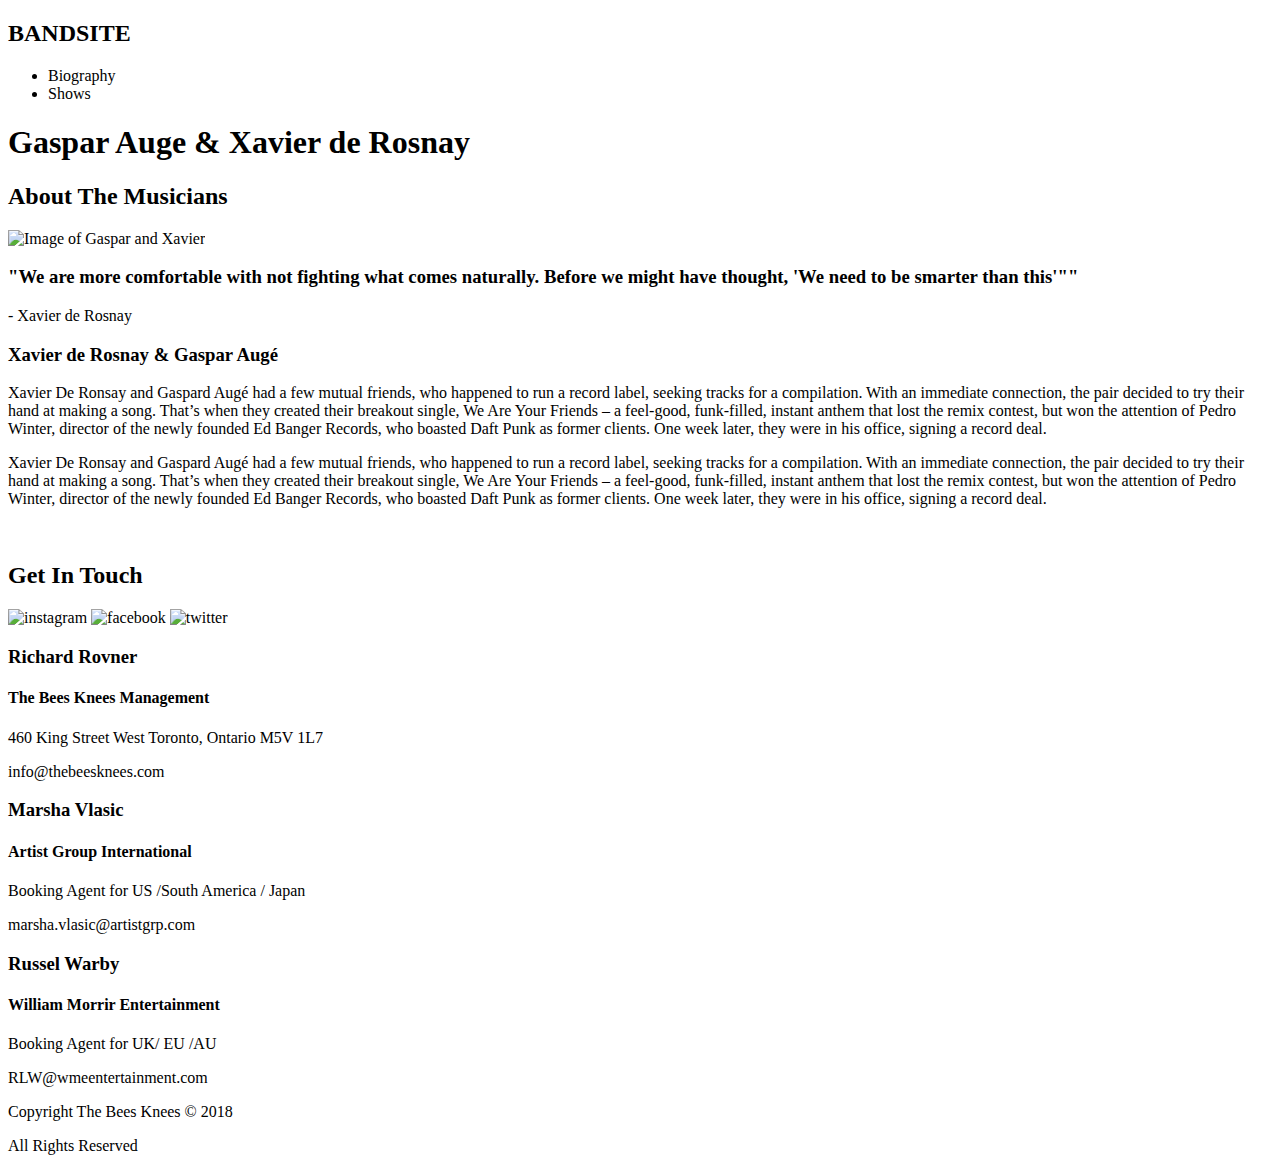
==== sprint-one/index.html @ fad9f48c "Updated HTML for the page, started on SCSS" ====
<!DOCTYPE html>
<html lang="en">

<head>
    <meta charset="UTF-8">
    <meta http-equiv="X-UA-Compatible" content="IE=edge">
    <meta name="viewport" content="width=device-width, initial-scale=1.0">
    <title>Document</title>
    <link rel="stylesheet" href="/styles/main.css">

</head>

<body>
    <header class="header">
        <nav class="navBar">
            <h2 class="navBar__title">BANDSITE</h2>
            <ul class="navBar__links">
                <li class="navBar__link">Biography</li>
                <li class="navBar__link">Shows</li>
            </ul>
        </nav>
        <section class="heroSection">
            <div class="heroSection__image">
                <h1 class="heroSection__title">Gaspar Auge & Xavier de Rosnay</h1>
            </div>
        </section>
    </header>
    <section class="aboutSection">
        <h2 class="aboutSection__title">About The Musicians</h2>
        <img src='#' alt="Image of Gaspar and Xavier">
        <h3 class="aboutSection__quote">"We are more comfortable with not fighting what comes naturally. Before we might
            have
            thought, 'We need to be smarter than this'""
        </h3>
        <p class="aboutSection__quote--source">- Xavier de Rosnay</p>
        <h3 class="aboutSection__artistNames">Xavier de Rosnay & Gaspar Augé</h3>
        <p class="aboutSection__bio">Xavier De Ronsay and Gaspard Augé had a few
            mutual friends, who happened to run a record label,
            seeking tracks for a compilation. With an immediate
            connection, the pair decided to try their hand at
            making a song. That’s when they created their
            breakout single, We Are Your Friends – a feel-good,
            funk-filled, instant anthem that lost the remix
            contest, but won the attention of Pedro Winter,
            director of the newly founded Ed Banger Records,
            who boasted Daft Punk as former clients. One week
            later, they were in his office, signing a record deal.</p>

        <p class="aboutSection__bio">
            Xavier De Ronsay and Gaspard Augé had a few
            mutual friends, who happened to run a record label,
            seeking tracks for a compilation. With an immediate
            connection, the pair decided to try their hand at
            making a song. That’s when they created their
            breakout single, We Are Your Friends – a feel-good,
            funk-filled, instant anthem that lost the remix
            contest, but won the attention of Pedro Winter,
            director of the newly founded Ed Banger Records,
            who boasted Daft Punk as former clients. One week
            later, they were in his office, signing a record deal.
        </p>
    </section>

    <section class="photoGallery">
        <div clas="photoGallery__grid">
            <img class="photoGallery__image" src="#" alt="">
            <img class="photoGallery__image" src="#" alt="">
            <img class="photoGallery__image" src="#" alt="">
            <img class="photoGallery__image" src="#" alt="">
            <img class="photoGallery__image" src="#" alt="">
            <img class="photoGallery__image" src="#" alt="">
            <img class="photoGallery__image" src="#" alt="">
            <img class="photoGallery__image" src="#" alt="">
            <img class="photoGallery__image" src="#" alt="">
        </div>
    </section>

    <footer class="footer">
        <h2 class="footer__title">Get In Touch</h2>
        <div class="footer__icons">
            <img class="footer__icon" src="#" alt="instagram">
            <img class="footer__icon" src="#" alt="facebook">
            <img class="footer__icon" src="#" alt="twitter">
        </div>

        <div class="contactInformation">
            <h3 class="contactInformation__name">Richard Rovner</h3>
            <h4 class="conactionInformation__agency">The Bees Knees Management</h4>
            <p class="contactInformation__address">460 King Street West 
                Toronto, Ontario M5V 1L7</p>
            <p class="conactInformation__email">info@thebeesknees.com </p>
        </div>

        <div class="contactInformation">
            <h3 class="contactInformation__name">Marsha Vlasic</h3>
            <h4 class="conactionInformation__agency">Artist Group International</h4>
            <p class="contactInformation__area">Booking Agent for US /South America / Japan</p>
            <p class="conactInformation__email">marsha.vlasic@artistgrp.com</p>
        </div>

        <div class="contactInformation">
            <h3 class="contactInformation__name">Russel Warby</h3>
            <h4 class="conactionInformation__agency">William Morrir Entertainment</h4>
            <p class="contactInformation__area">Booking Agent for UK/ EU /AU</p>
            <p class="conactInformation__email">RLW@wmeentertainment.com</p>
        </div>

        <div class="copyright">
            <p class="copyright__text">Copyright The Bees Knees © 2018 </p>
            <p class="copyright__text">All Rights Reserved</p>
        </div>

    </footer>

</body>

</html>
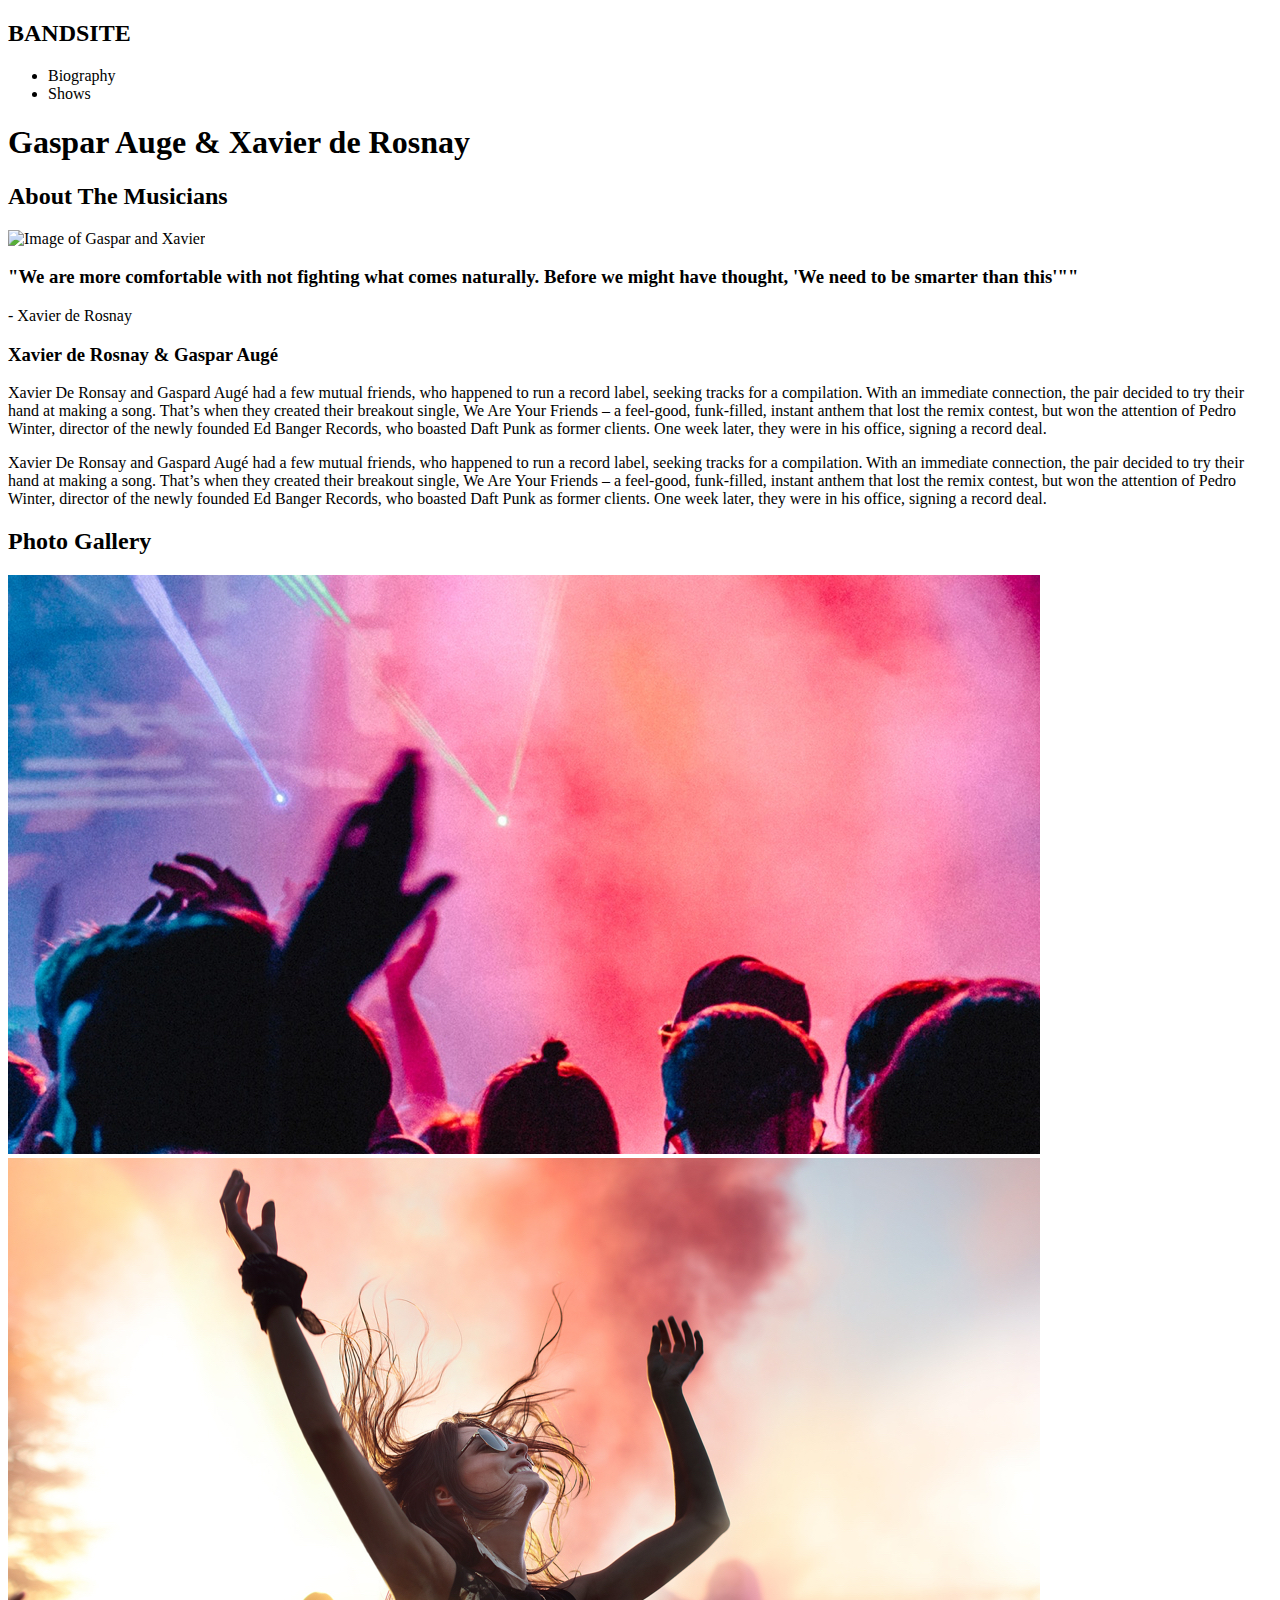
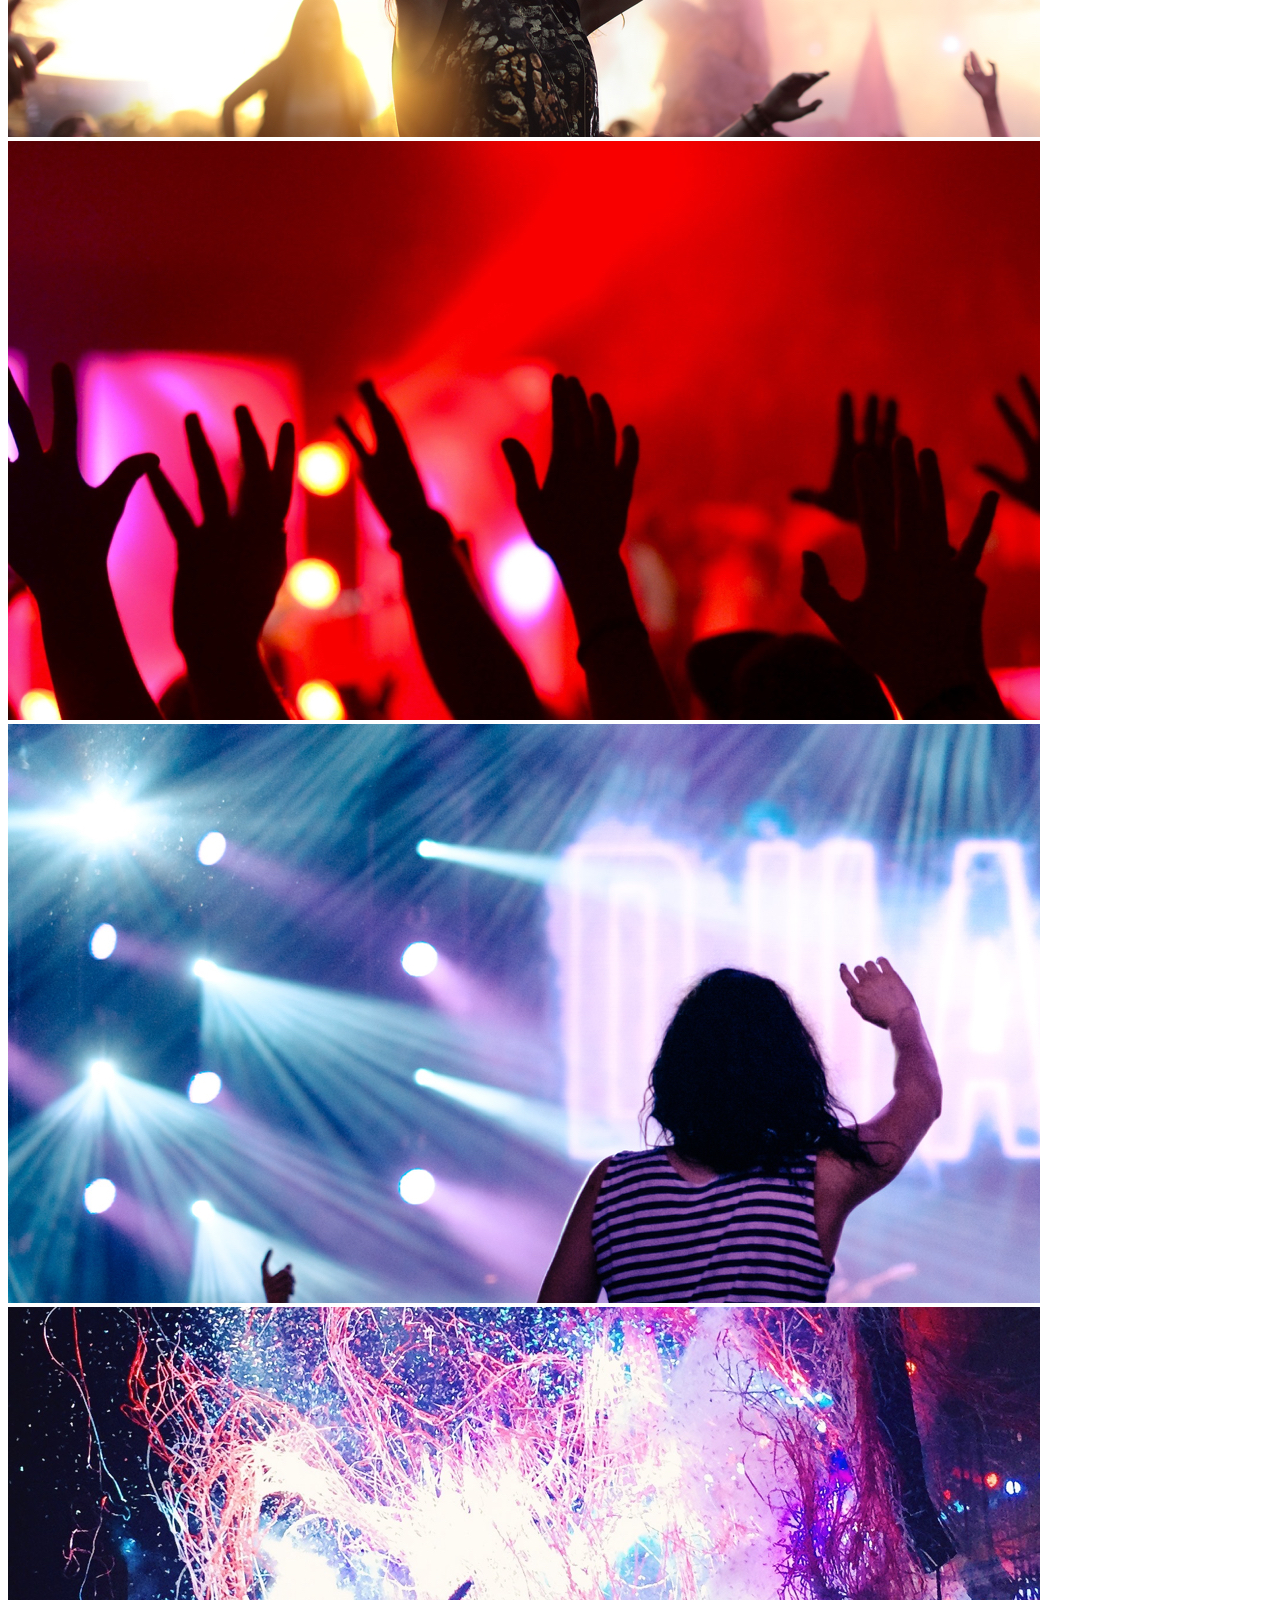
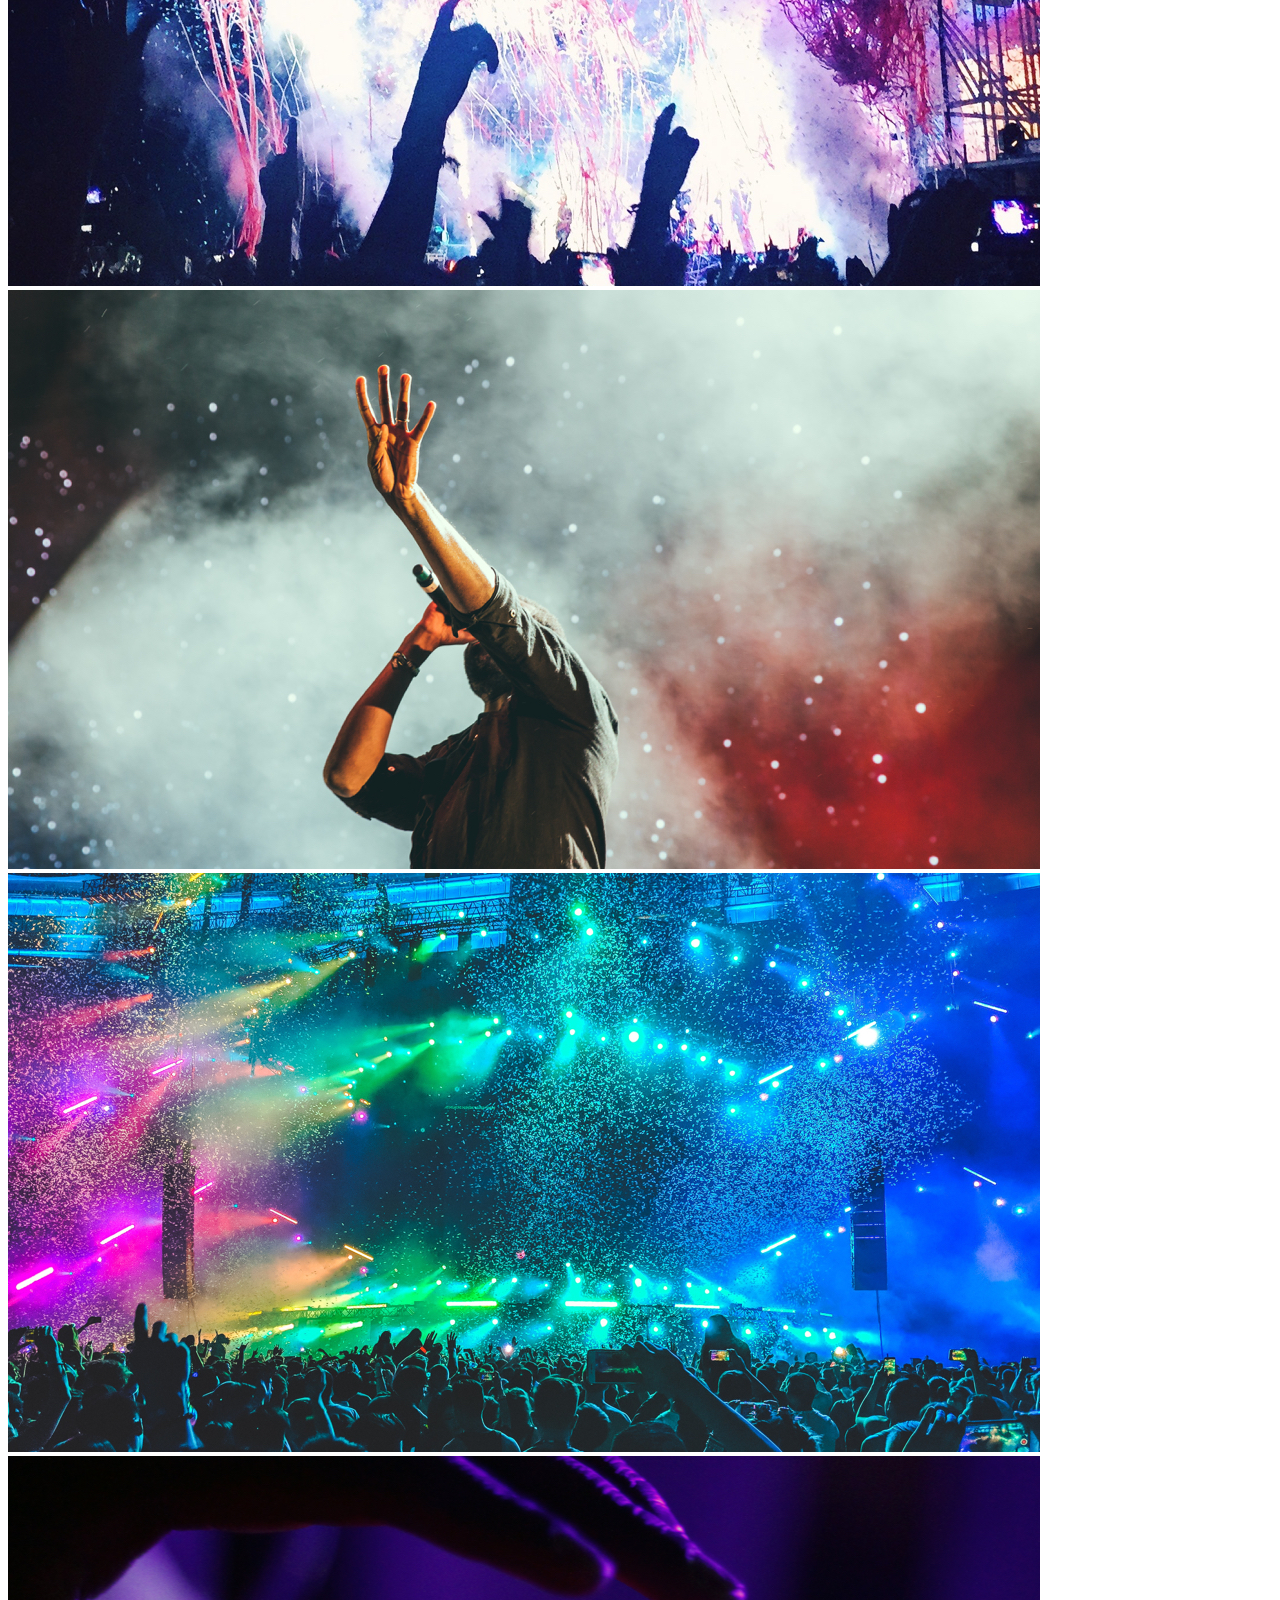
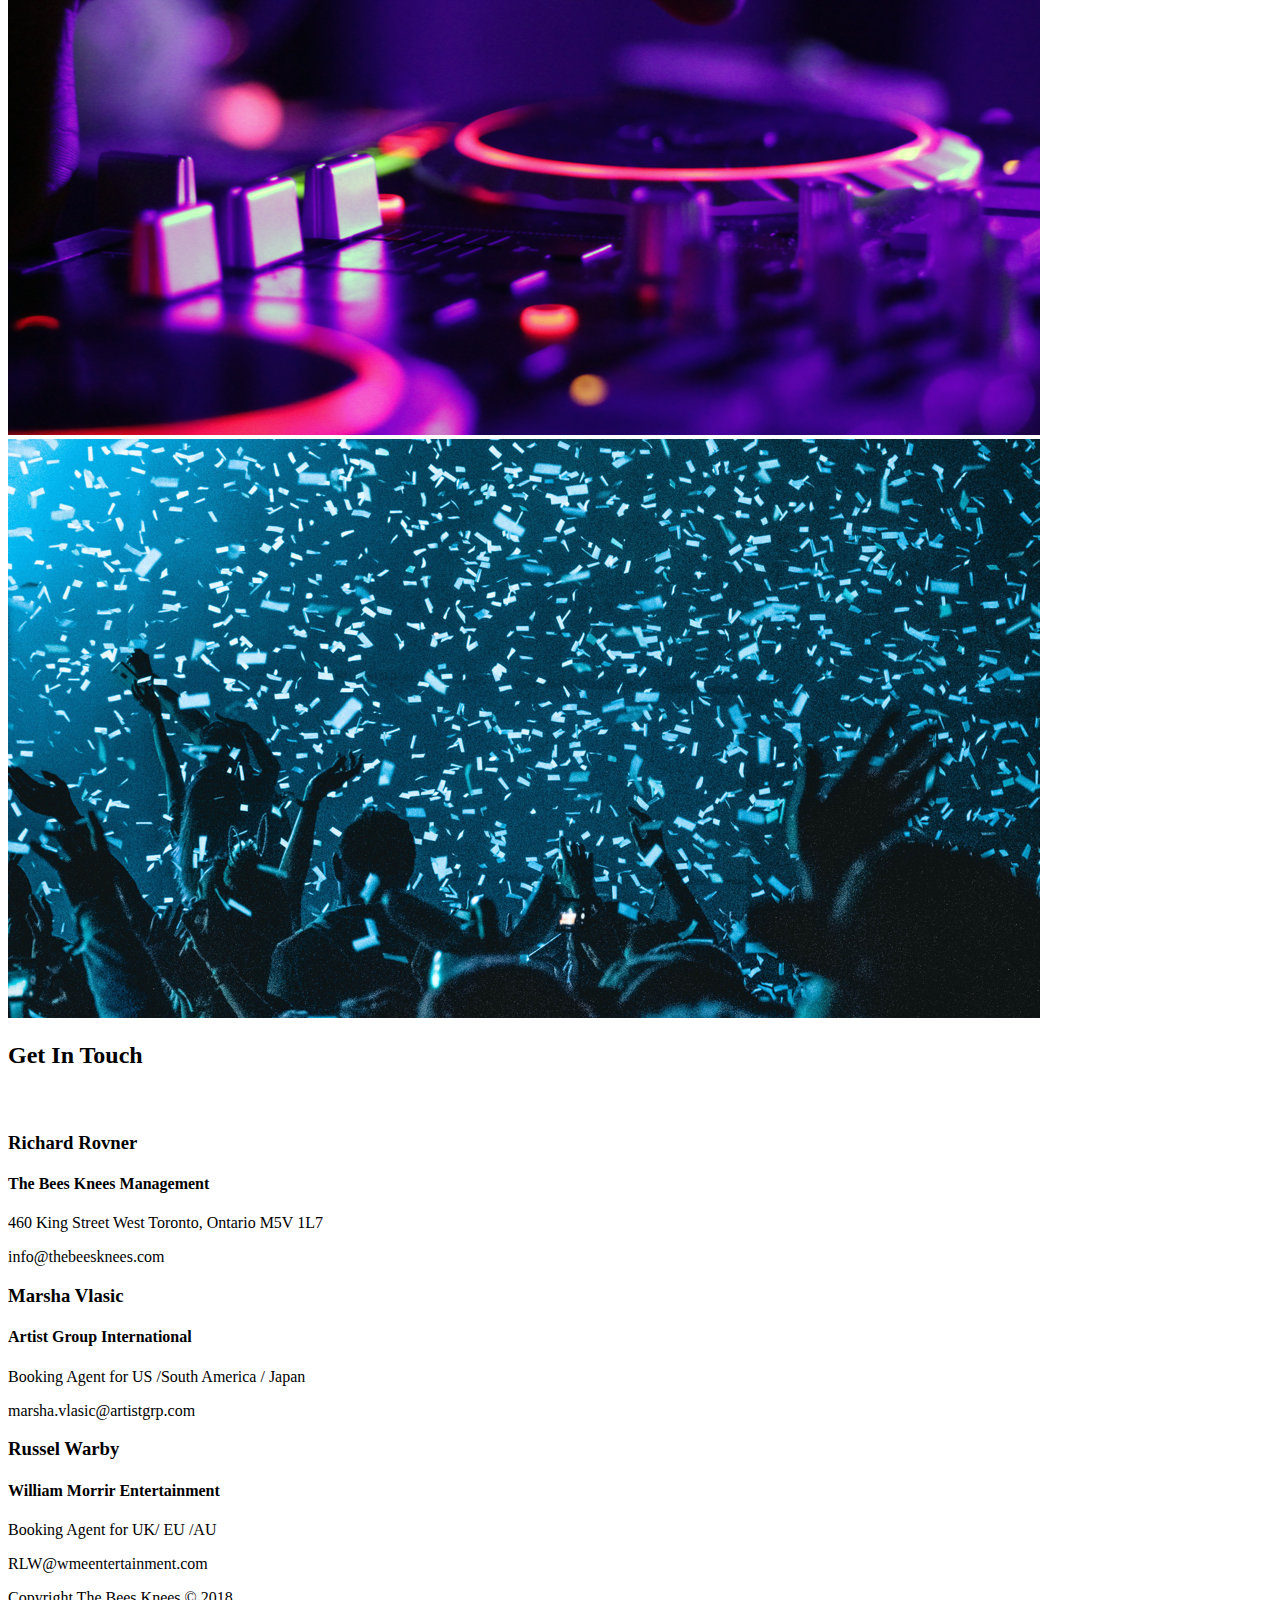
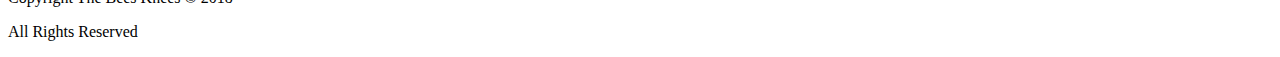
==== commit 1838417e: "Updated SCSS and HTML for the bandsite bio page" ====
--- a/sprint-one/index.html
+++ b/sprint-one/index.html
@@ -15,7 +15,7 @@
         <nav class="navBar">
             <h2 class="navBar__title">BANDSITE</h2>
             <ul class="navBar__links">
-                <li class="navBar__link">Biography</li>
+                <li class="navBar__link navBar__link--active">Biography</li>
                 <li class="navBar__link">Shows</li>
             </ul>
         </nav>
@@ -27,7 +27,7 @@
     </header>
     <section class="aboutSection">
         <h2 class="aboutSection__title">About The Musicians</h2>
-        <img src='#' alt="Image of Gaspar and Xavier">
+        <img class="aboutSection__image" src='/assets/images/bandMembers.jpg' alt="Image of Gaspar and Xavier">
         <h3 class="aboutSection__quote">"We are more comfortable with not fighting what comes naturally. Before we might
             have
             thought, 'We need to be smarter than this'""
@@ -62,25 +62,26 @@
     </section>
 
     <section class="photoGallery">
+        <h2 class="photoGallery__title">Photo Gallery</h2>
         <div clas="photoGallery__grid">
-            <img class="photoGallery__image" src="#" alt="">
-            <img class="photoGallery__image" src="#" alt="">
-            <img class="photoGallery__image" src="#" alt="">
-            <img class="photoGallery__image" src="#" alt="">
-            <img class="photoGallery__image" src="#" alt="">
-            <img class="photoGallery__image" src="#" alt="">
-            <img class="photoGallery__image" src="#" alt="">
-            <img class="photoGallery__image" src="#" alt="">
-            <img class="photoGallery__image" src="#" alt="">
+            <img class="photoGallery__image" src="./assets/images/Photo-gallery-1.jpg" alt="smoke and light show">
+            <img class="photoGallery__image" src="./assets/images/Photo-gallery-2.jpg" alt="girl dancing at a concert">
+            <img class="photoGallery__image" src="./assets/images/Photo-gallery-3.jpg" alt="raised hands">
+            <img class="photoGallery__image" src="./assets/images/Photo-gallery-4.jpg" alt="girl enjoying the concert">
+            <img class="photoGallery__image" src="./assets/images/Photo-gallery-5.jpg" alt="streamers and light show">
+            <img class="photoGallery__image" src="./assets/images/Photo-gallery-6.jpg" alt="Gaspard Performing">
+            <img class="photoGallery__image" src="./assets/images/Photo-gallery-7.jpg" alt="light show">
+            <img class="photoGallery__image" src="./assets/images/Photo-gallery-8.jpg" alt="DJ Controller">
+            <img class="photoGallery__image" src="./assets/images/Photo-gallery-9.jpg" alt="streamers and light show">
         </div>
     </section>
 
     <footer class="footer">
         <h2 class="footer__title">Get In Touch</h2>
         <div class="footer__icons">
-            <img class="footer__icon" src="#" alt="instagram">
-            <img class="footer__icon" src="#" alt="facebook">
-            <img class="footer__icon" src="#" alt="twitter">
+            <img class="footer__icon" src="./assets/icons/Icon-instagram.svg" alt="instagram">
+            <img class="footer__icon" src="./assets/icons/Icon-facebook.svg" alt="facebook">
+            <img class="footer__icon" src="./assets/icons/Icon-twitter.svg" alt="twitter">
         </div>
 
         <div class="contactInformation">
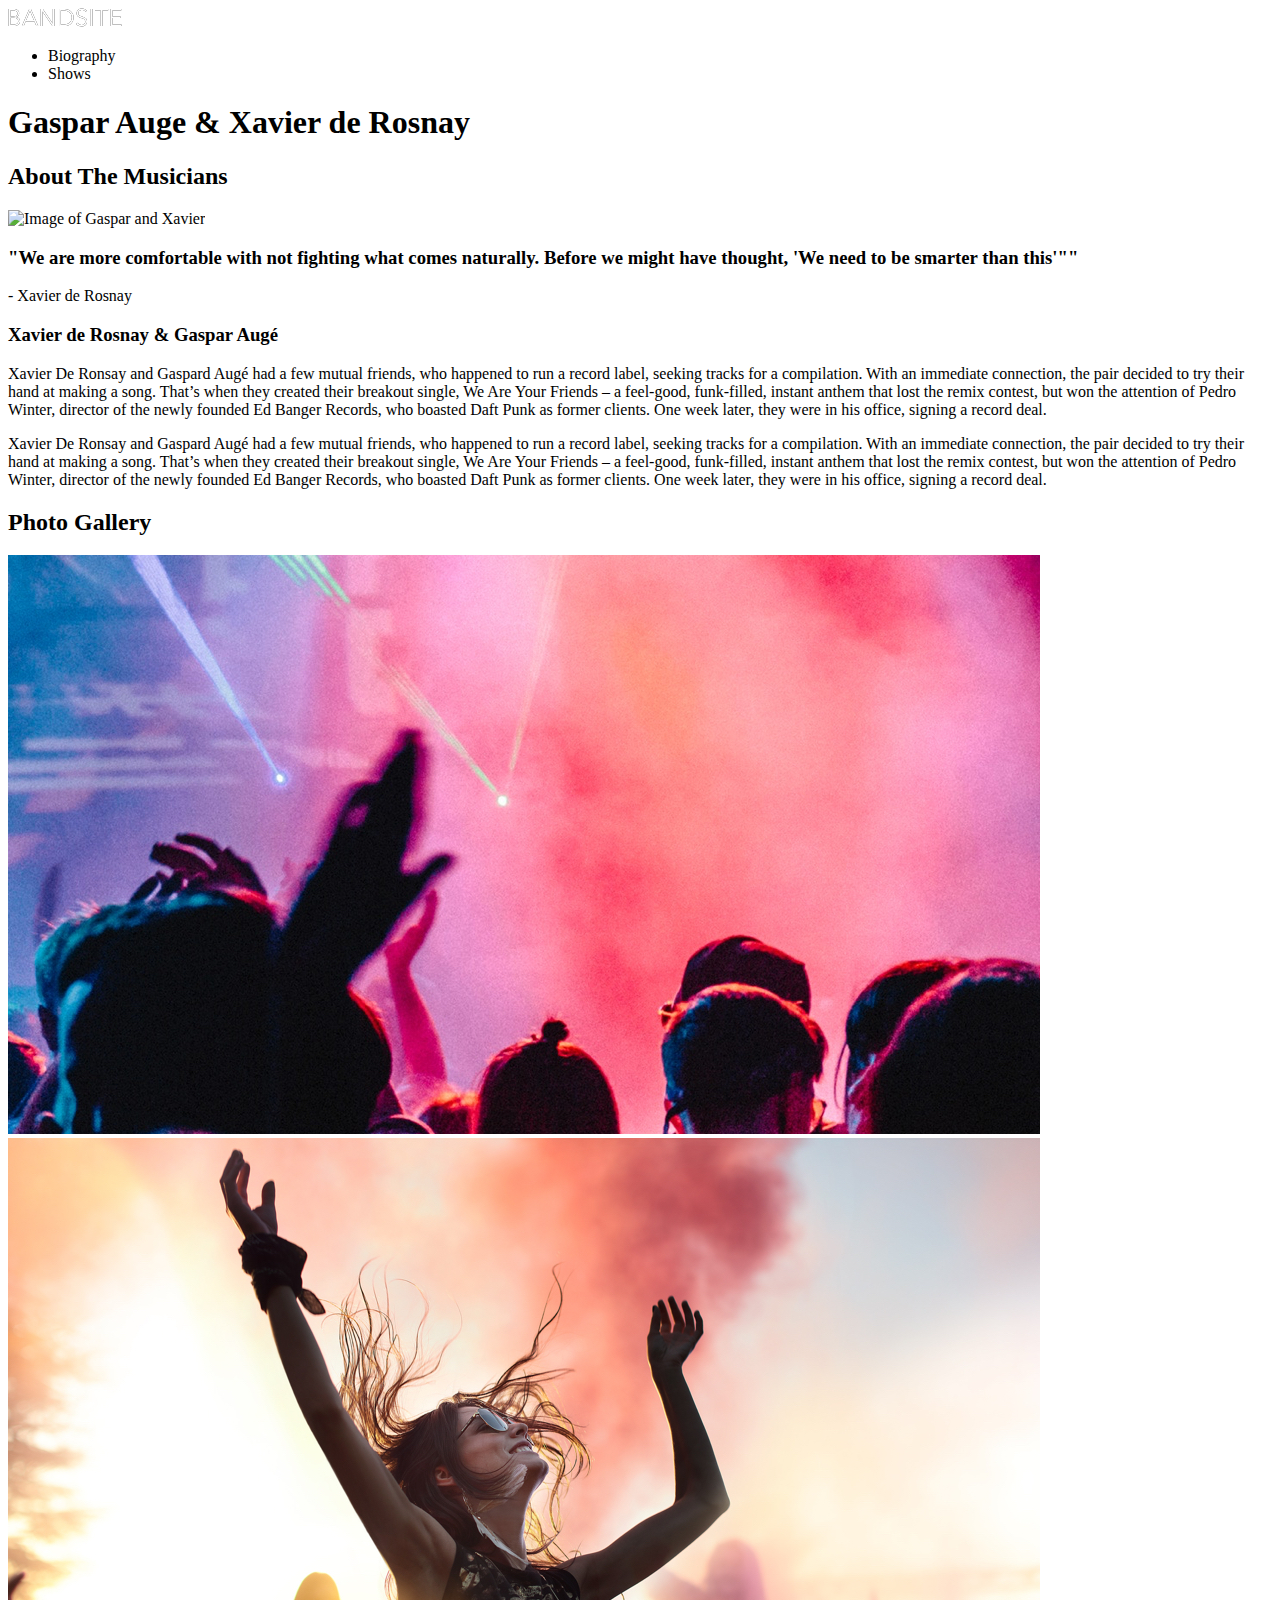
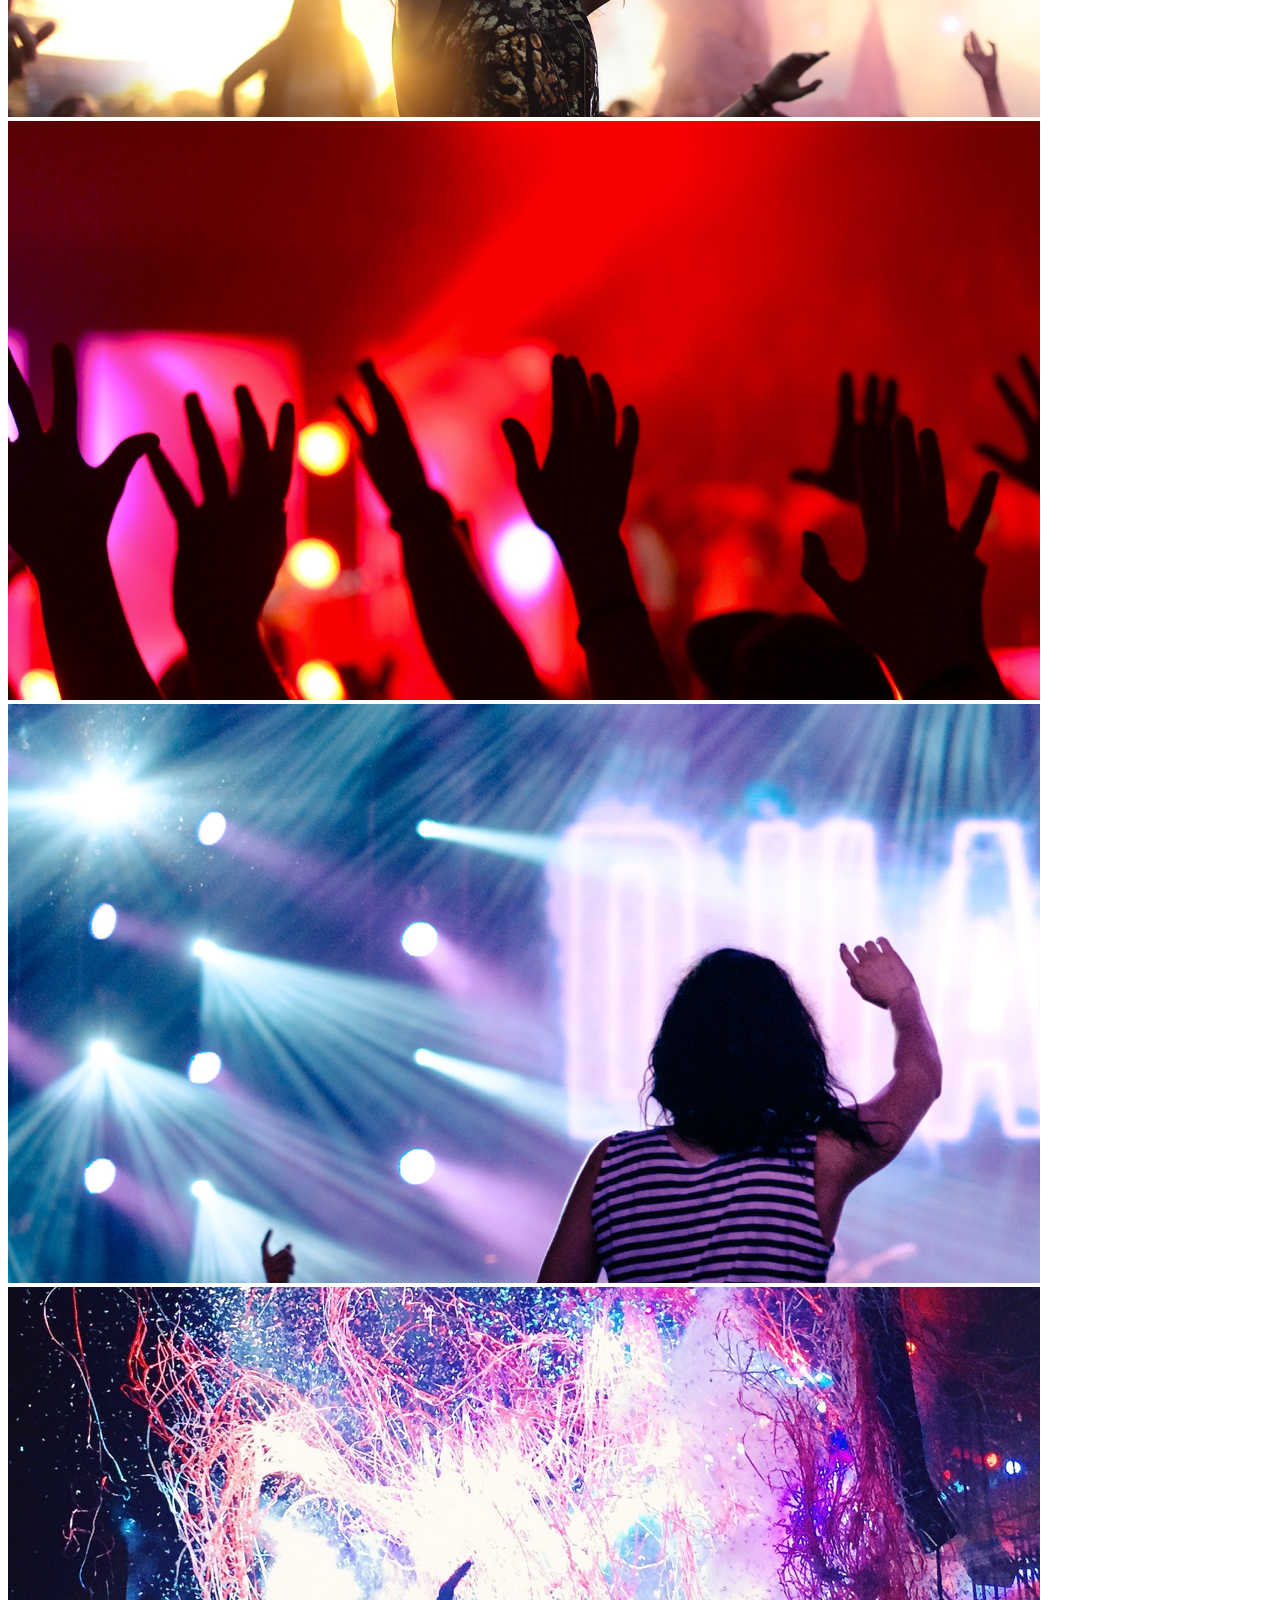
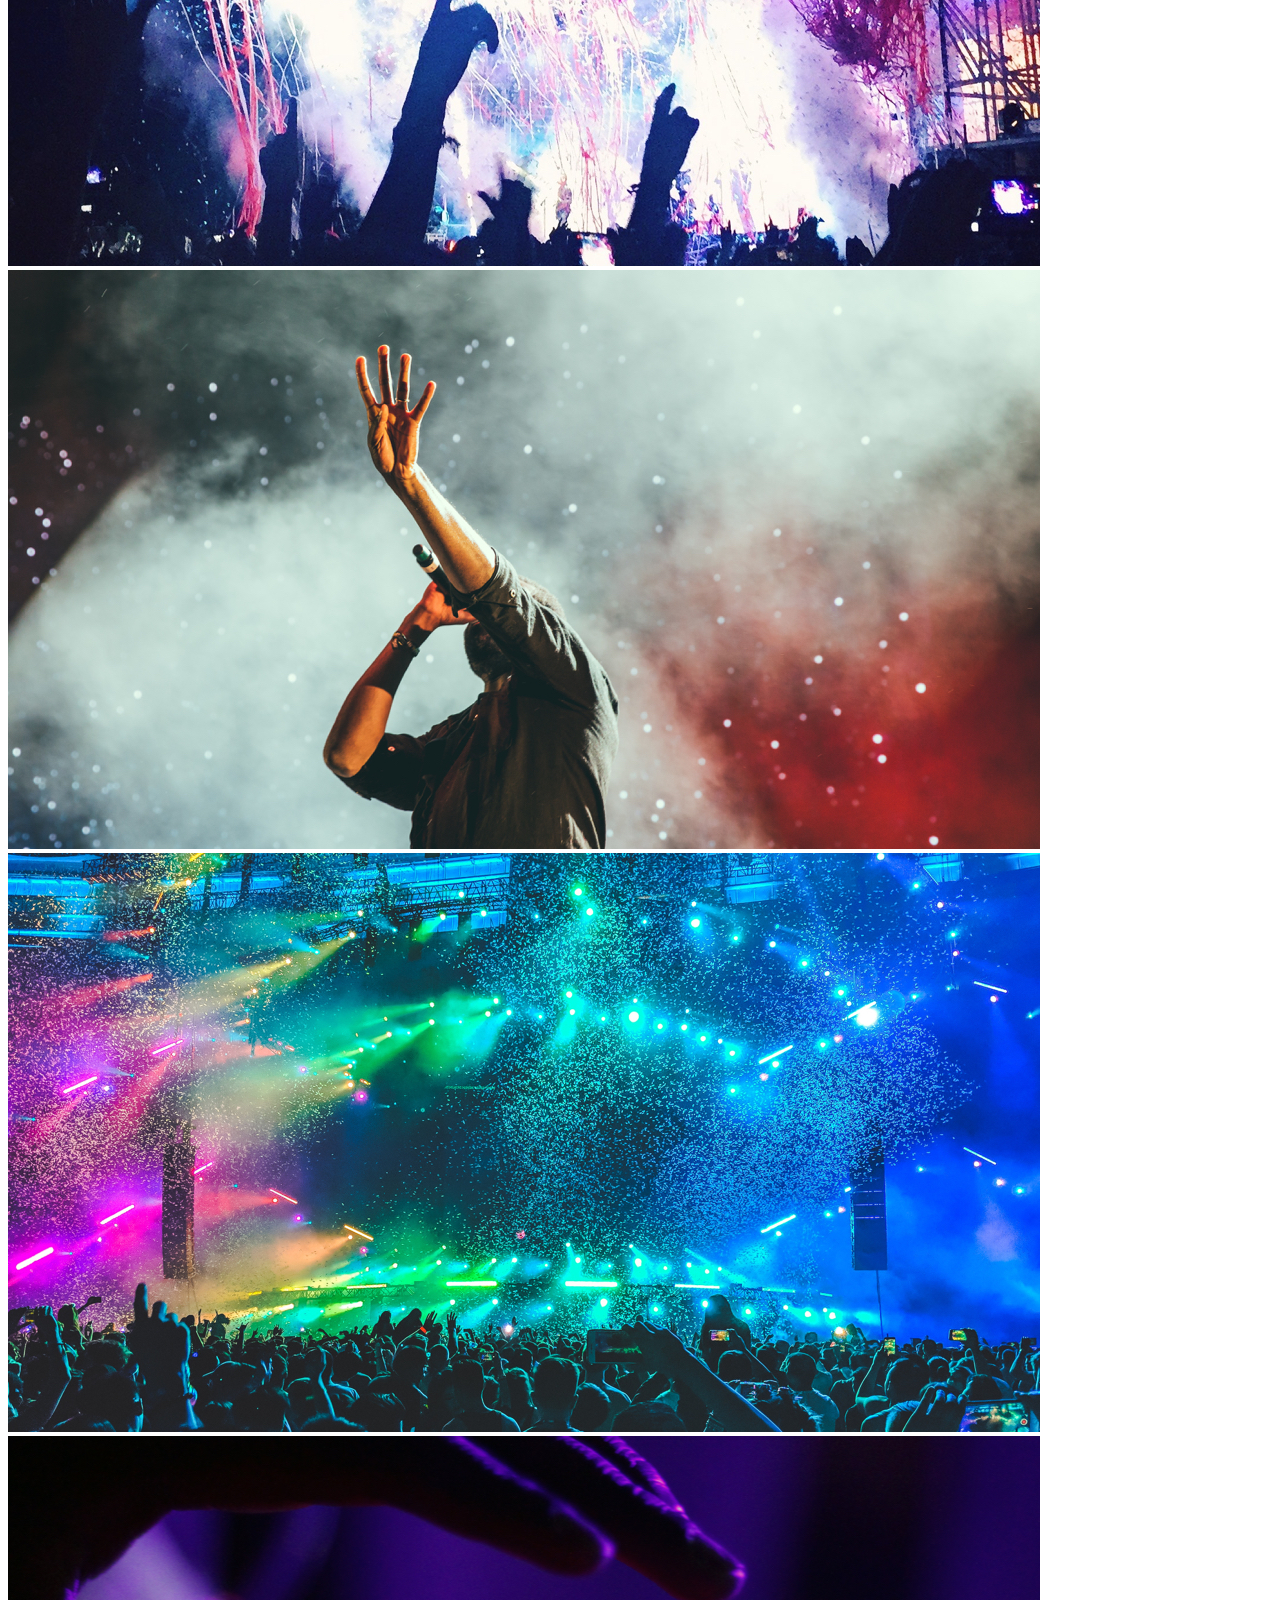
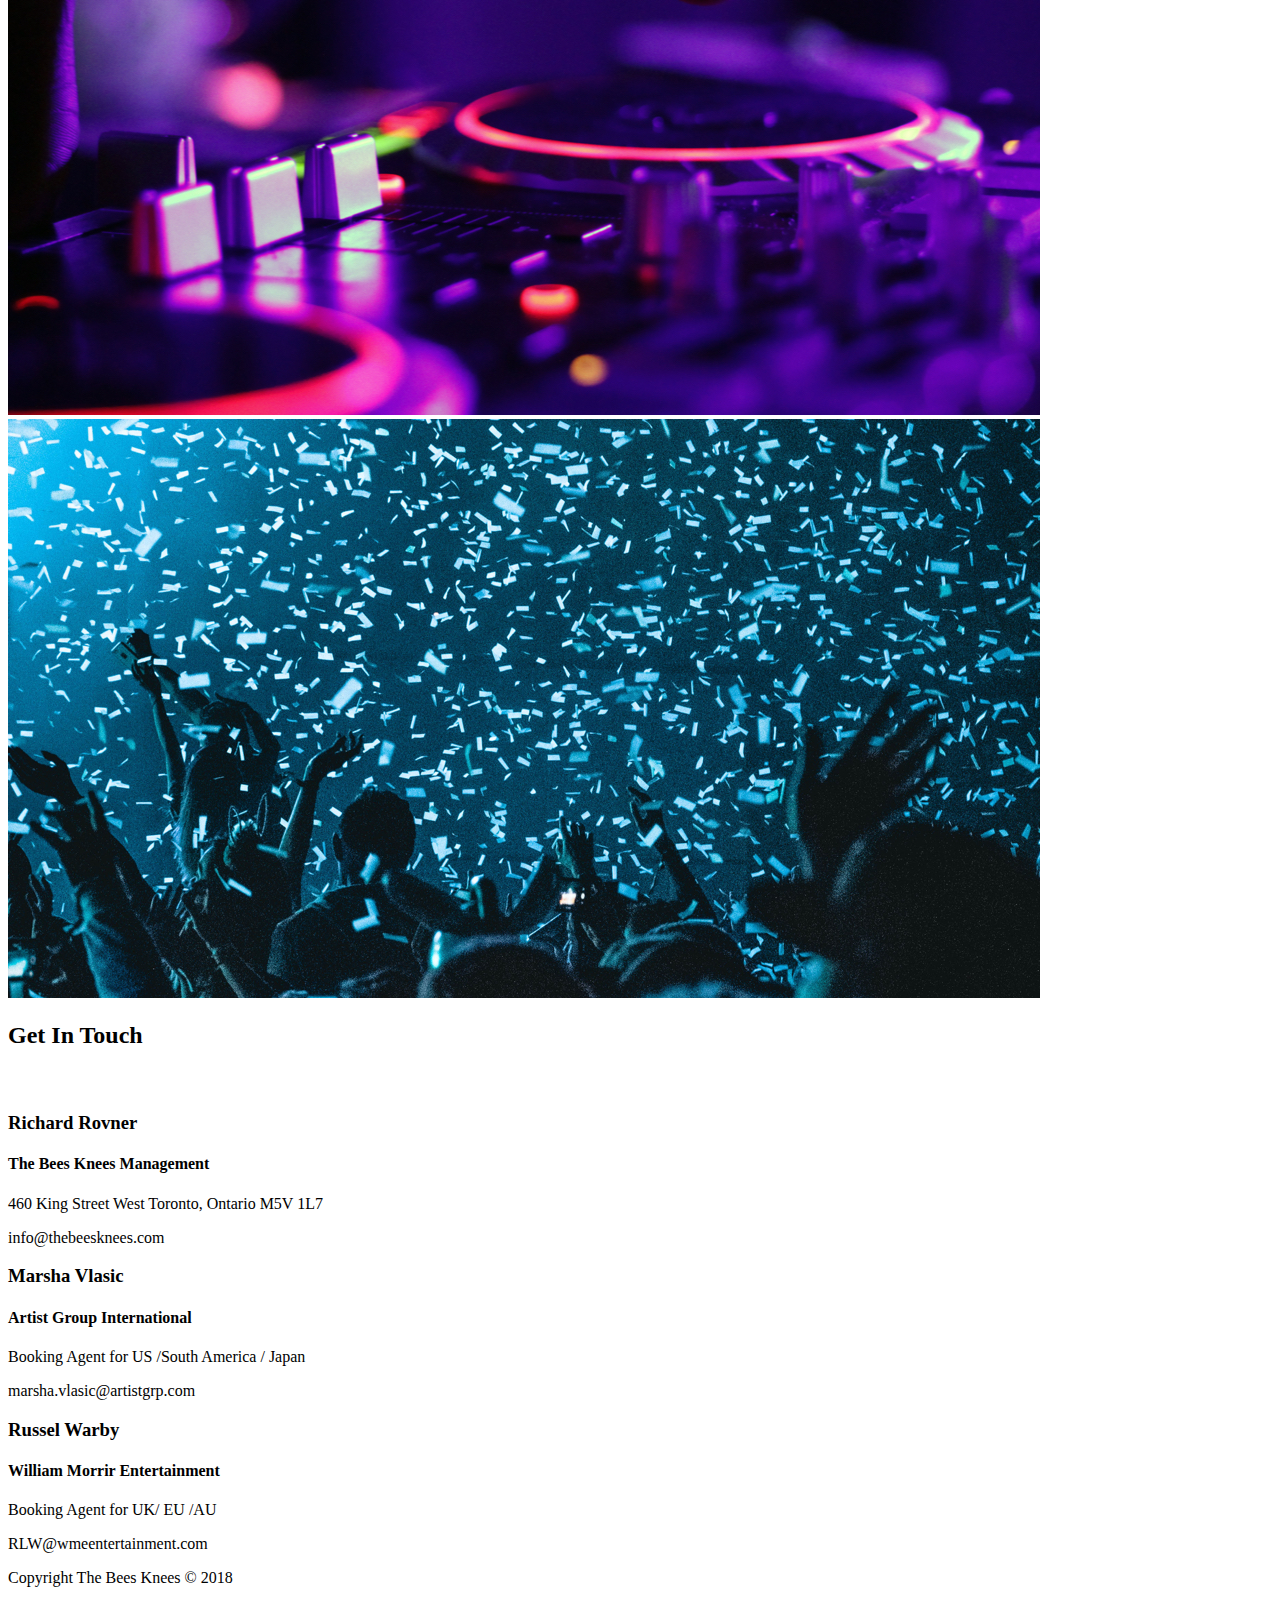
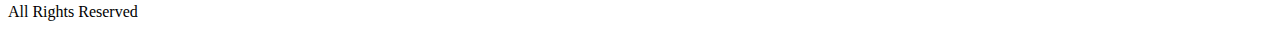
==== commit c9294699: "Added Bandsite Logo and finished footer" ====
--- a/sprint-one/index.html
+++ b/sprint-one/index.html
@@ -13,7 +13,8 @@
 <body>
     <header class="header">
         <nav class="navBar">
-            <h2 class="navBar__title">BANDSITE</h2>
+            <img class="navBar__logo" src="./assets/logos/Logo-bandsite.svg" alt="BandSite Logo">
+            <!-- <h2 class="navBar__title">BANDSITE</h2> -->
             <ul class="navBar__links">
                 <li class="navBar__link navBar__link--active">Biography</li>
                 <li class="navBar__link">Shows</li>
@@ -86,24 +87,24 @@
 
         <div class="contactInformation">
             <h3 class="contactInformation__name">Richard Rovner</h3>
-            <h4 class="conactionInformation__agency">The Bees Knees Management</h4>
+            <h4 class="contactInformation__agency">The Bees Knees Management</h4>
             <p class="contactInformation__address">460 King Street West 
                 Toronto, Ontario M5V 1L7</p>
-            <p class="conactInformation__email">info@thebeesknees.com </p>
+            <p class="contactInformation__email">info@thebeesknees.com </p>
         </div>
 
         <div class="contactInformation">
             <h3 class="contactInformation__name">Marsha Vlasic</h3>
-            <h4 class="conactionInformation__agency">Artist Group International</h4>
+            <h4 class="contactInformation__agency">Artist Group International</h4>
             <p class="contactInformation__area">Booking Agent for US /South America / Japan</p>
-            <p class="conactInformation__email">marsha.vlasic@artistgrp.com</p>
+            <p class="contactInformation__email">marsha.vlasic@artistgrp.com</p>
         </div>
 
         <div class="contactInformation">
             <h3 class="contactInformation__name">Russel Warby</h3>
-            <h4 class="conactionInformation__agency">William Morrir Entertainment</h4>
+            <h4 class="contactInformation__agency">William Morrir Entertainment</h4>
             <p class="contactInformation__area">Booking Agent for UK/ EU /AU</p>
-            <p class="conactInformation__email">RLW@wmeentertainment.com</p>
+            <p class="contactInformation__email">RLW@wmeentertainment.com</p>
         </div>
 
         <div class="copyright">
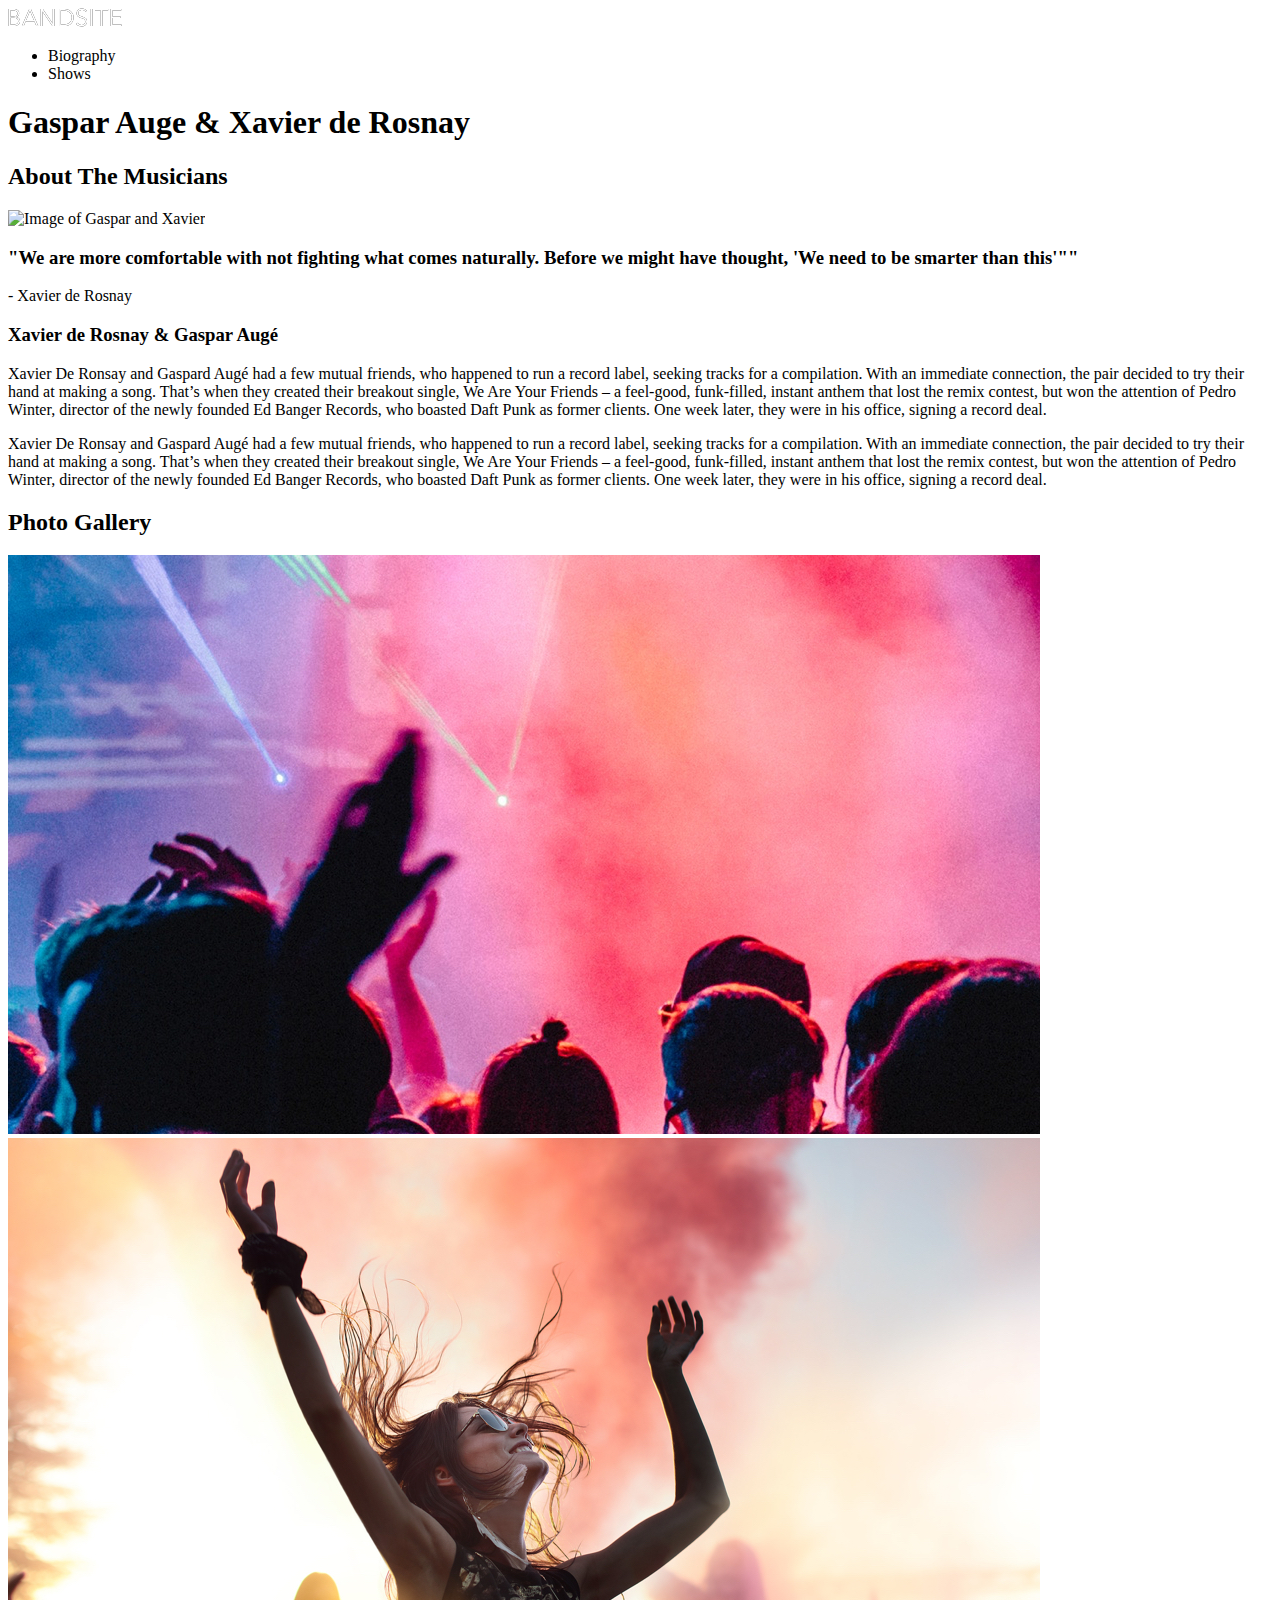
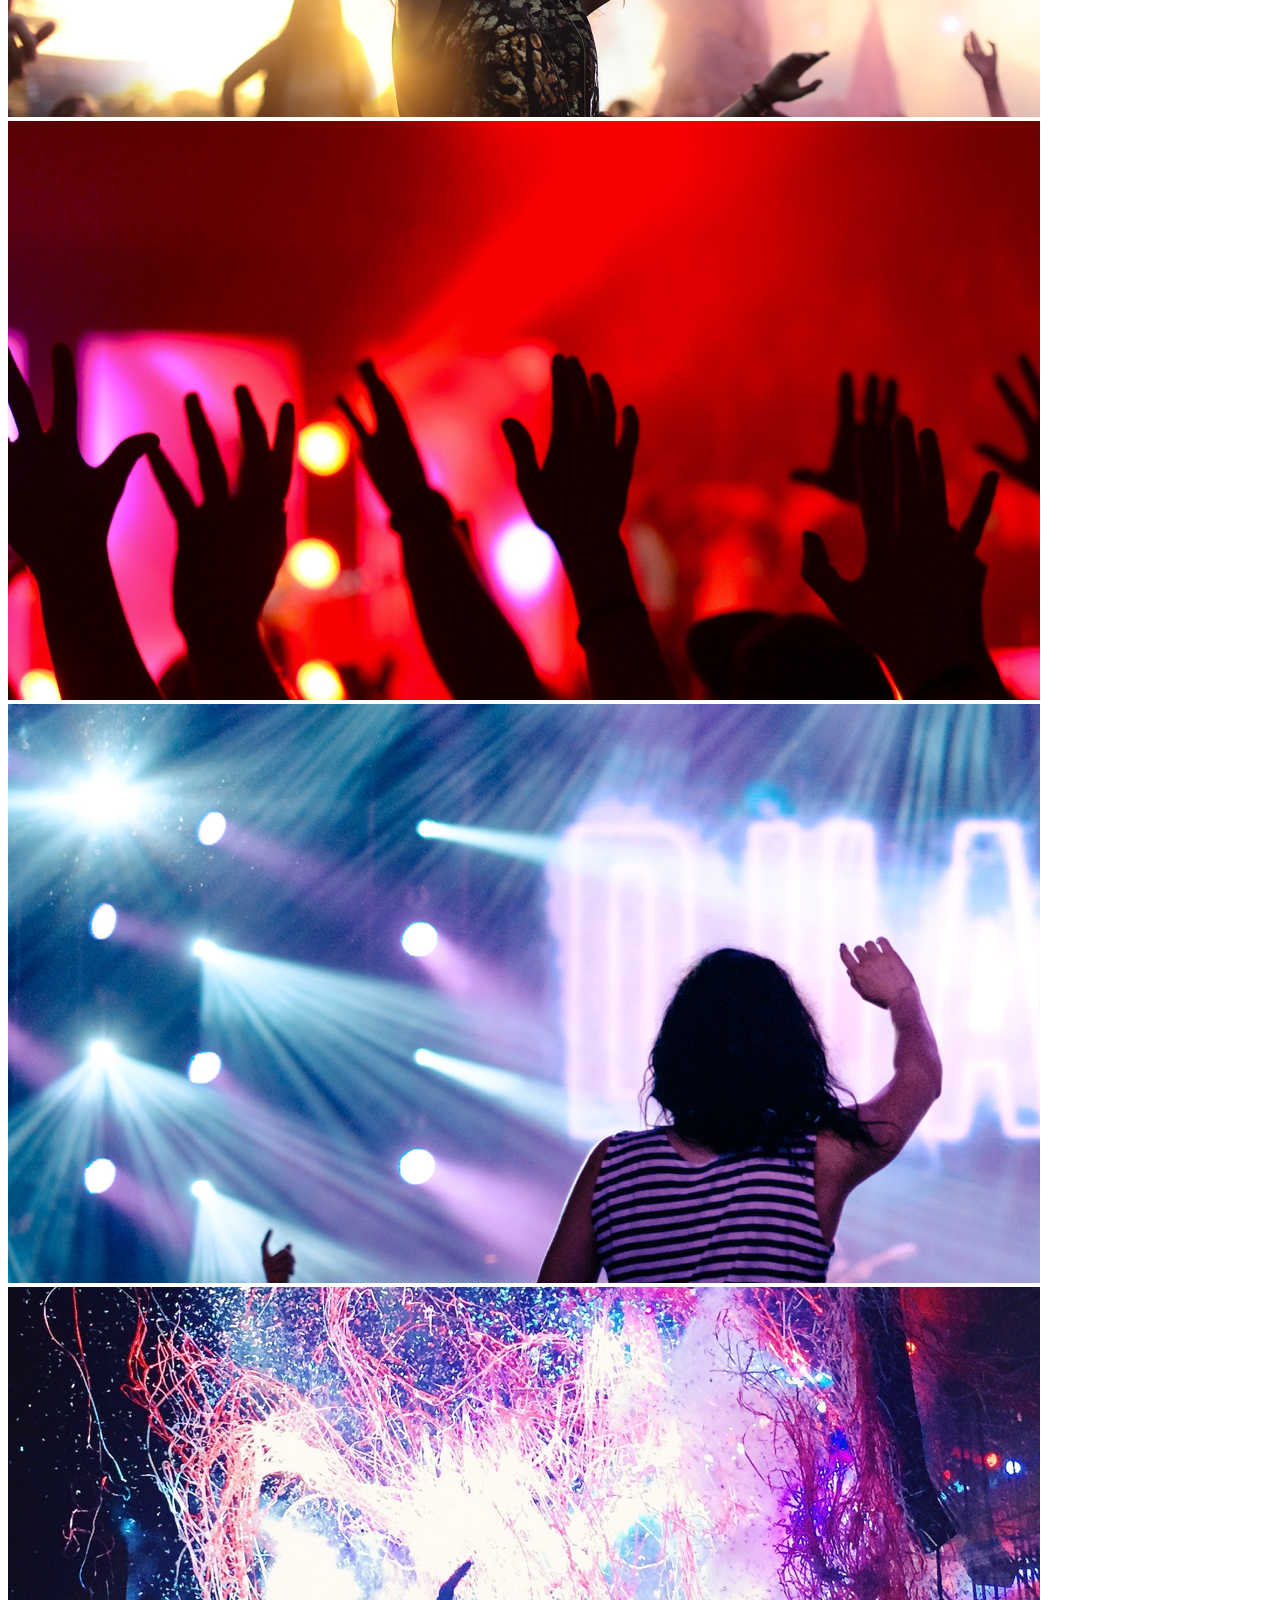
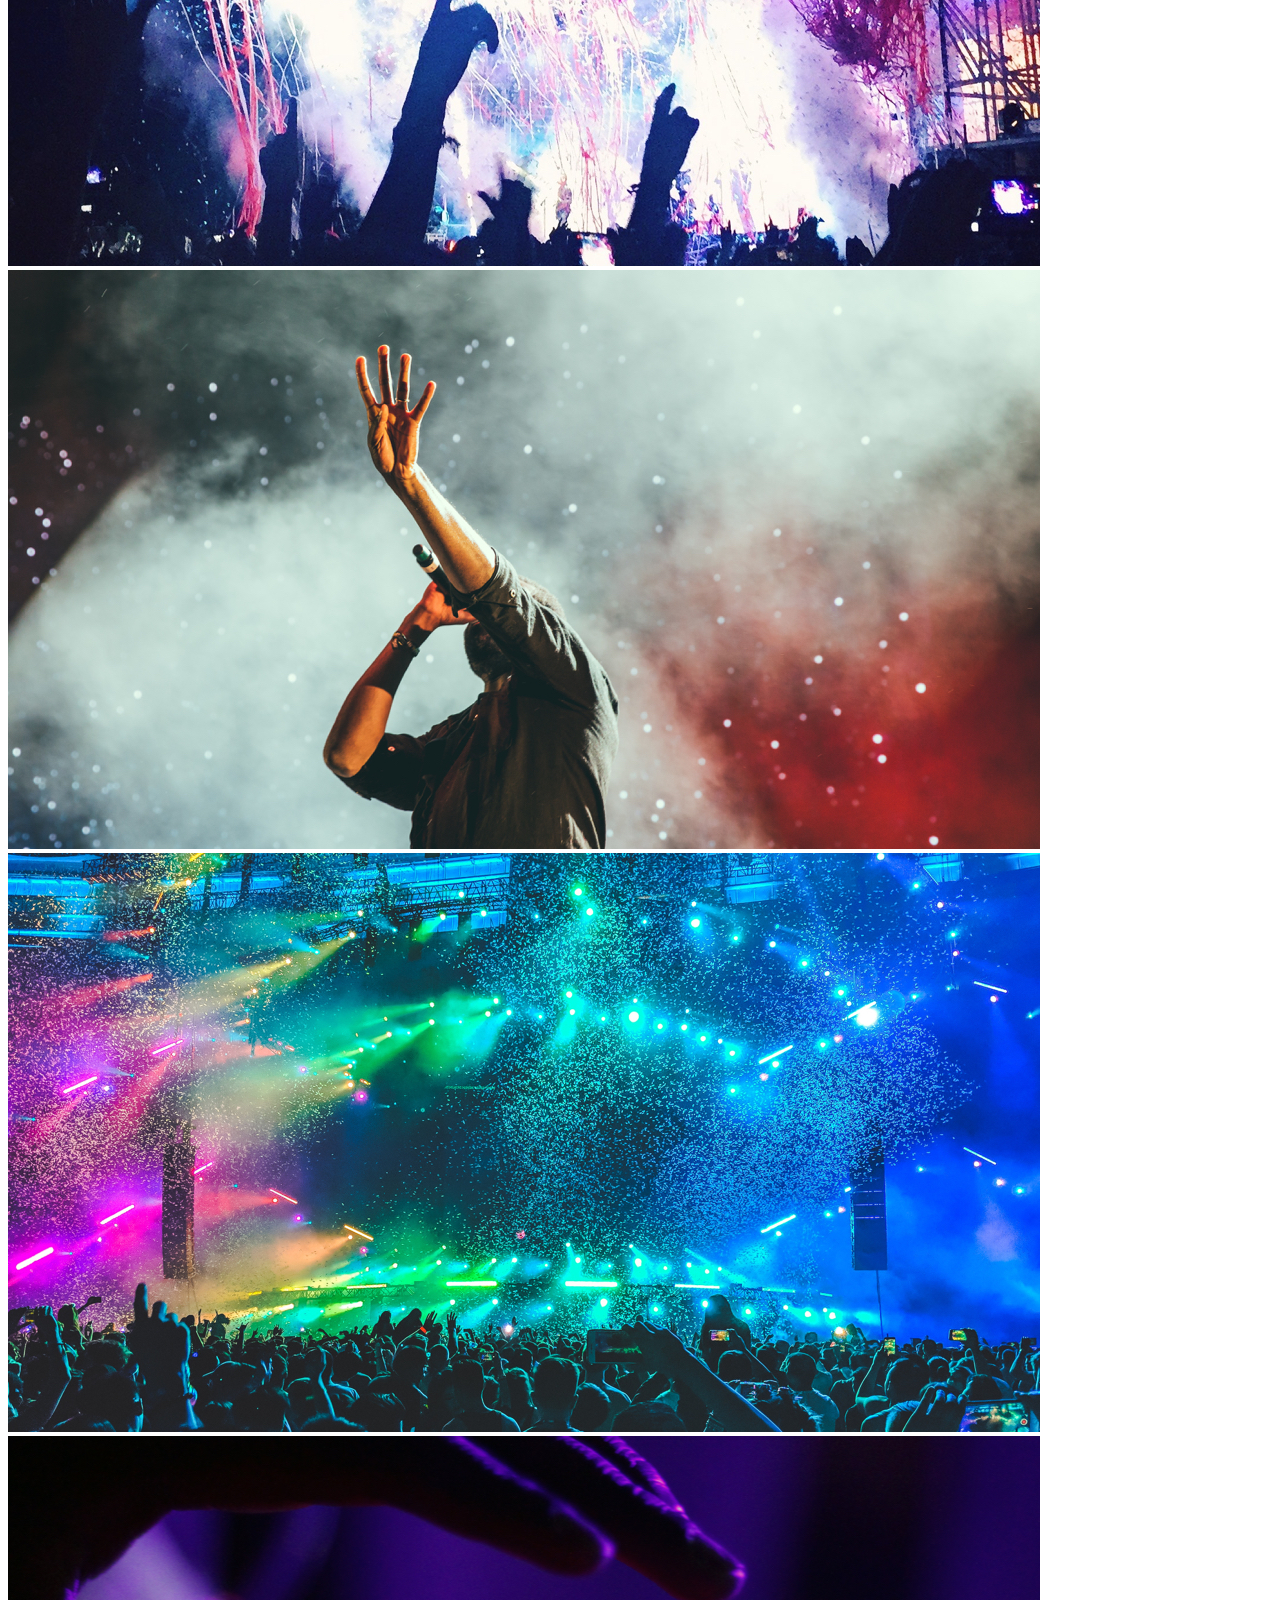
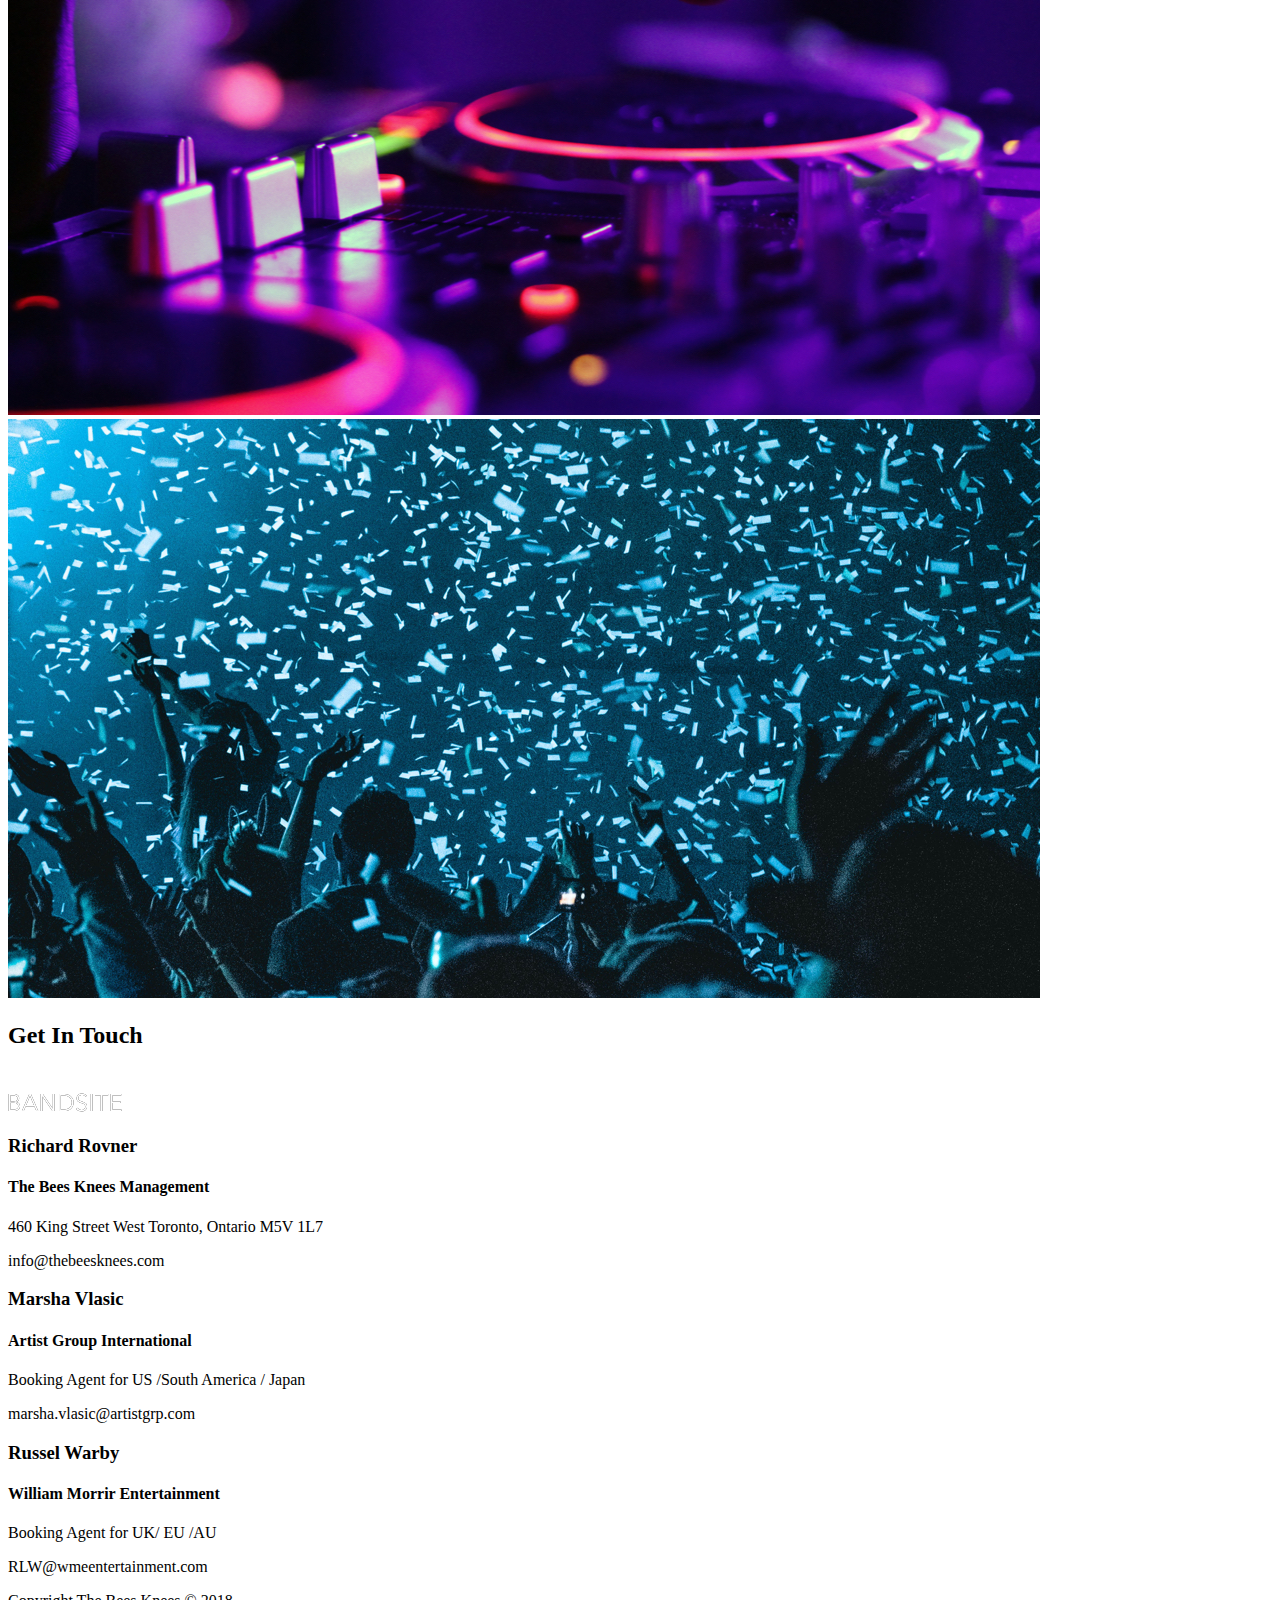
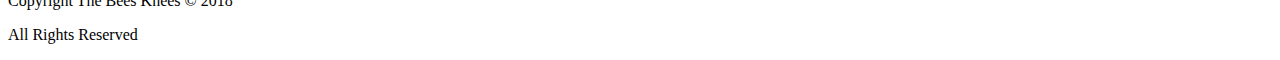
==== commit a81a02ce: "Made modifications for tablet site" ====
--- a/sprint-one/index.html
+++ b/sprint-one/index.html
@@ -35,31 +35,33 @@
         </h3>
         <p class="aboutSection__quote--source">- Xavier de Rosnay</p>
         <h3 class="aboutSection__artistNames">Xavier de Rosnay & Gaspar Augé</h3>
-        <p class="aboutSection__bio">Xavier De Ronsay and Gaspard Augé had a few
-            mutual friends, who happened to run a record label,
-            seeking tracks for a compilation. With an immediate
-            connection, the pair decided to try their hand at
-            making a song. That’s when they created their
-            breakout single, We Are Your Friends – a feel-good,
-            funk-filled, instant anthem that lost the remix
-            contest, but won the attention of Pedro Winter,
-            director of the newly founded Ed Banger Records,
-            who boasted Daft Punk as former clients. One week
-            later, they were in his office, signing a record deal.</p>
+        <div class="aboutSection__bioSubSection">
+            <p class="aboutSection__bio">Xavier De Ronsay and Gaspard Augé had a few
+                mutual friends, who happened to run a record label,
+                seeking tracks for a compilation. With an immediate
+                connection, the pair decided to try their hand at
+                making a song. That’s when they created their
+                breakout single, We Are Your Friends – a feel-good,
+                funk-filled, instant anthem that lost the remix
+                contest, but won the attention of Pedro Winter,
+                director of the newly founded Ed Banger Records,
+                who boasted Daft Punk as former clients. One week
+                later, they were in his office, signing a record deal.</p>
 
-        <p class="aboutSection__bio">
-            Xavier De Ronsay and Gaspard Augé had a few
-            mutual friends, who happened to run a record label,
-            seeking tracks for a compilation. With an immediate
-            connection, the pair decided to try their hand at
-            making a song. That’s when they created their
-            breakout single, We Are Your Friends – a feel-good,
-            funk-filled, instant anthem that lost the remix
-            contest, but won the attention of Pedro Winter,
-            director of the newly founded Ed Banger Records,
-            who boasted Daft Punk as former clients. One week
-            later, they were in his office, signing a record deal.
-        </p>
+            <p class="aboutSection__bio">
+                Xavier De Ronsay and Gaspard Augé had a few
+                mutual friends, who happened to run a record label,
+                seeking tracks for a compilation. With an immediate
+                connection, the pair decided to try their hand at
+                making a song. That’s when they created their
+                breakout single, We Are Your Friends – a feel-good,
+                funk-filled, instant anthem that lost the remix
+                contest, but won the attention of Pedro Winter,
+                director of the newly founded Ed Banger Records,
+                who boasted Daft Punk as former clients. One week
+                later, they were in his office, signing a record deal.
+            </p>
+        </div>
     </section>
 
     <section class="photoGallery">
@@ -78,42 +80,45 @@
     </section>
 
     <footer class="footer">
-        <h2 class="footer__title">Get In Touch</h2>
-        <div class="footer__icons">
-            <img class="footer__icon" src="./assets/icons/Icon-instagram.svg" alt="instagram">
-            <img class="footer__icon" src="./assets/icons/Icon-facebook.svg" alt="facebook">
-            <img class="footer__icon" src="./assets/icons/Icon-twitter.svg" alt="twitter">
+        <div class="footer__box">
+            <h2 class="footer__title">Get In Touch</h2>
+            <div class="footer__icons">
+                <img class="footer__icon" src="./assets/icons/Icon-instagram.svg" alt="instagram">
+                <img class="footer__icon" src="./assets/icons/Icon-facebook.svg" alt="facebook">
+                <img class="footer__icon" src="./assets/icons/Icon-twitter.svg" alt="twitter">
+            </div>
+            <img class="footer__logo" src="./assets/logos/Logo-bandsite.svg" alt="BandSite Logo">
         </div>
 
-        <div class="contactInformation">
-            <h3 class="contactInformation__name">Richard Rovner</h3>
-            <h4 class="contactInformation__agency">The Bees Knees Management</h4>
-            <p class="contactInformation__address">460 King Street West 
-                Toronto, Ontario M5V 1L7</p>
-            <p class="contactInformation__email">info@thebeesknees.com </p>
-        </div>
+        <div class="contactInformation__section">
+            <div class="contactInformation">
+                <h3 class="contactInformation__name">Richard Rovner</h3>
+                <h4 class="contactInformation__agency">The Bees Knees Management</h4>
+                <p class="contactInformation__address">460 King Street West
+                    Toronto, Ontario M5V 1L7</p>
+                <p class="contactInformation__email">info@thebeesknees.com </p>
+            </div>
 
-        <div class="contactInformation">
-            <h3 class="contactInformation__name">Marsha Vlasic</h3>
-            <h4 class="contactInformation__agency">Artist Group International</h4>
-            <p class="contactInformation__area">Booking Agent for US /South America / Japan</p>
-            <p class="contactInformation__email">marsha.vlasic@artistgrp.com</p>
-        </div>
+            <div class="contactInformation">
+                <h3 class="contactInformation__name">Marsha Vlasic</h3>
+                <h4 class="contactInformation__agency">Artist Group International</h4>
+                <p class="contactInformation__area">Booking Agent for US /South America / Japan</p>
+                <p class="contactInformation__email">marsha.vlasic@artistgrp.com</p>
+            </div>
 
-        <div class="contactInformation">
-            <h3 class="contactInformation__name">Russel Warby</h3>
-            <h4 class="contactInformation__agency">William Morrir Entertainment</h4>
-            <p class="contactInformation__area">Booking Agent for UK/ EU /AU</p>
-            <p class="contactInformation__email">RLW@wmeentertainment.com</p>
+            <div class="contactInformation">
+                <h3 class="contactInformation__name">Russel Warby</h3>
+                <h4 class="contactInformation__agency">William Morrir Entertainment</h4>
+                <p class="contactInformation__area">Booking Agent for UK/ EU /AU</p>
+                <p class="contactInformation__email">RLW@wmeentertainment.com</p>
+            </div>
         </div>
 
         <div class="copyright">
             <p class="copyright__text">Copyright The Bees Knees © 2018 </p>
             <p class="copyright__text">All Rights Reserved</p>
         </div>
-
     </footer>
-
 </body>
 
 </html>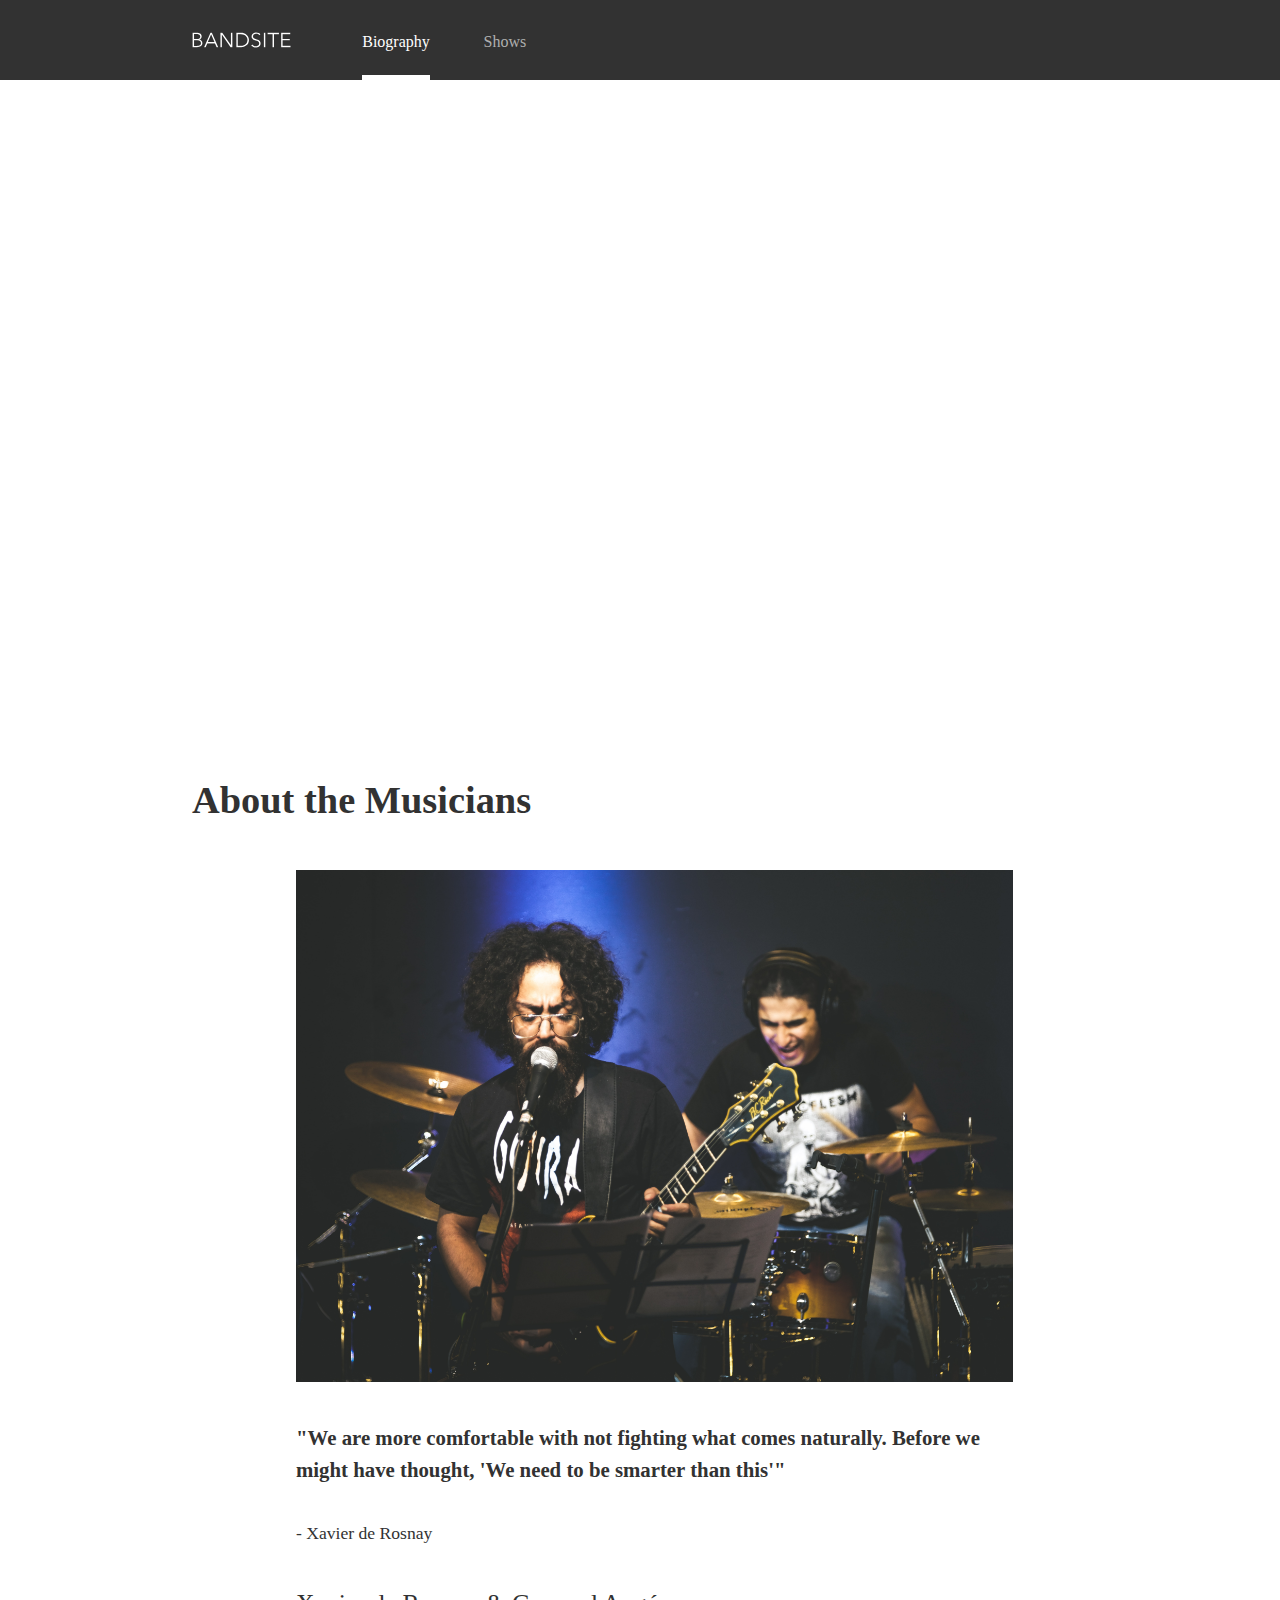
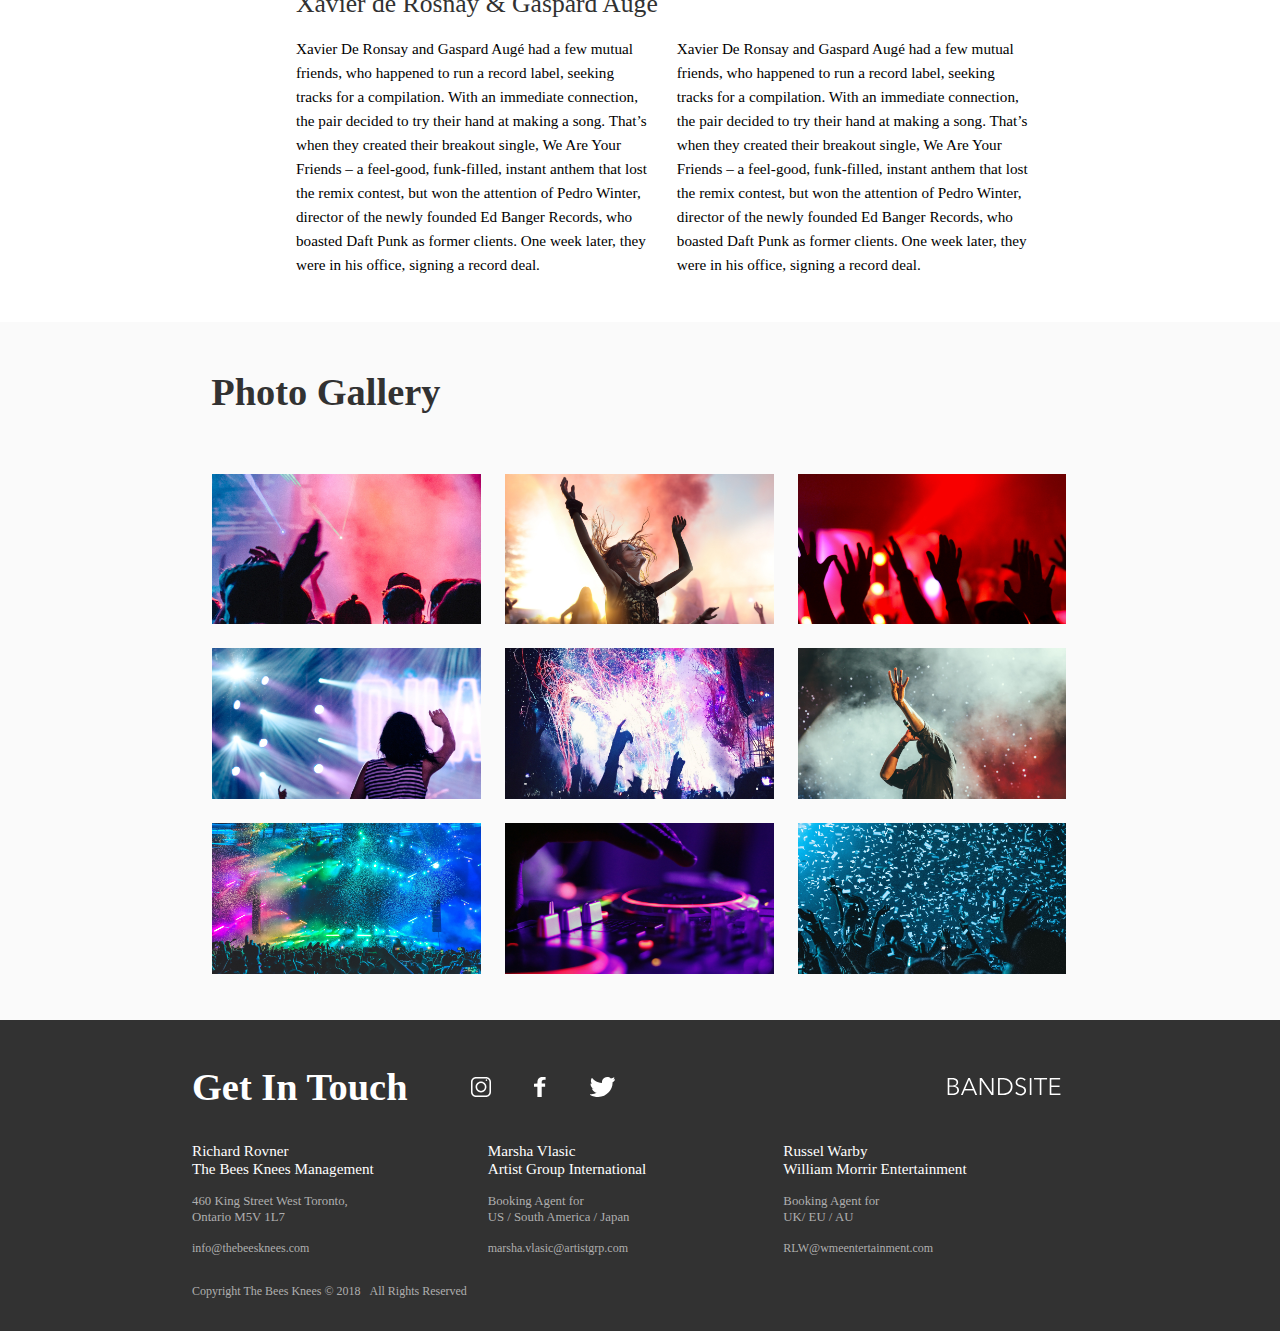
==== commit b7d9edd1: "Final Commit for Week 1: Updated for variables and consistency" ====
--- a/sprint-one/index.html
+++ b/sprint-one/index.html
@@ -6,37 +6,34 @@
     <meta http-equiv="X-UA-Compatible" content="IE=edge">
     <meta name="viewport" content="width=device-width, initial-scale=1.0">
     <title>Document</title>
-    <link rel="stylesheet" href="/styles/main.css">
+    <link rel="stylesheet" href="./styles/main.css">
 
 </head>
 
 <body>
     <header class="header">
-        <nav class="navBar">
-            <img class="navBar__logo" src="./assets/logos/Logo-bandsite.svg" alt="BandSite Logo">
-            <!-- <h2 class="navBar__title">BANDSITE</h2> -->
-            <ul class="navBar__links">
-                <li class="navBar__link navBar__link--active">Biography</li>
-                <li class="navBar__link">Shows</li>
+        <nav class="nav-bar">
+            <img class="nav-bar__logo" src="./assets/logos/Logo-bandsite.svg" alt="BandSite Logo">
+            <ul class="nav-bar__links">
+                <li class="nav-bar__link nav-bar__link--active">Biography</li>
+                <li class="nav-bar__link">Shows</li>
             </ul>
         </nav>
-        <section class="heroSection">
-            <div class="heroSection__image">
-                <h1 class="heroSection__title">Gaspar Auge & Xavier de Rosnay</h1>
-            </div>
+        <section class="hero-section">
+                <h1 class="hero-section__title">Gaspar Auge & Xavier de Rosnay</h1>
         </section>
     </header>
-    <section class="aboutSection">
-        <h2 class="aboutSection__title">About The Musicians</h2>
-        <img class="aboutSection__image" src='/assets/images/bandMembers.jpg' alt="Image of Gaspar and Xavier">
-        <h3 class="aboutSection__quote">"We are more comfortable with not fighting what comes naturally. Before we might
+    <section class="about-section">
+        <h2 class="about-section__title">About the Musicians</h2>
+        <img class="about-section__image" src="./assets/images/bandMembers.jpg" alt="Image of Gaspar and Xavier">
+        <h3 class="about-section__quote">"We are more comfortable with not fighting what comes naturally. Before we might
             have
-            thought, 'We need to be smarter than this'""
+            thought, 'We need to be smarter than this'"
         </h3>
-        <p class="aboutSection__quote--source">- Xavier de Rosnay</p>
-        <h3 class="aboutSection__artistNames">Xavier de Rosnay & Gaspar Augé</h3>
-        <div class="aboutSection__bioSubSection">
-            <p class="aboutSection__bio">Xavier De Ronsay and Gaspard Augé had a few
+        <p class="about-section__quote--source">- Xavier de Rosnay</p>
+        <h3 class="about-section__artist-names">Xavier de Rosnay & Gaspard Augé</h3>
+        <div class="about-section__bio-subsection">
+            <p class="about-section__bio">Xavier De Ronsay and Gaspard Augé had a few
                 mutual friends, who happened to run a record label,
                 seeking tracks for a compilation. With an immediate
                 connection, the pair decided to try their hand at
@@ -48,7 +45,7 @@
                 who boasted Daft Punk as former clients. One week
                 later, they were in his office, signing a record deal.</p>
 
-            <p class="aboutSection__bio">
+            <p class="about-section__bio">
                 Xavier De Ronsay and Gaspard Augé had a few
                 mutual friends, who happened to run a record label,
                 seeking tracks for a compilation. With an immediate
@@ -64,23 +61,23 @@
         </div>
     </section>
 
-    <section class="photoGallery">
-        <h2 class="photoGallery__title">Photo Gallery</h2>
-        <div clas="photoGallery__grid">
-            <img class="photoGallery__image" src="./assets/images/Photo-gallery-1.jpg" alt="smoke and light show">
-            <img class="photoGallery__image" src="./assets/images/Photo-gallery-2.jpg" alt="girl dancing at a concert">
-            <img class="photoGallery__image" src="./assets/images/Photo-gallery-3.jpg" alt="raised hands">
-            <img class="photoGallery__image" src="./assets/images/Photo-gallery-4.jpg" alt="girl enjoying the concert">
-            <img class="photoGallery__image" src="./assets/images/Photo-gallery-5.jpg" alt="streamers and light show">
-            <img class="photoGallery__image" src="./assets/images/Photo-gallery-6.jpg" alt="Gaspard Performing">
-            <img class="photoGallery__image" src="./assets/images/Photo-gallery-7.jpg" alt="light show">
-            <img class="photoGallery__image" src="./assets/images/Photo-gallery-8.jpg" alt="DJ Controller">
-            <img class="photoGallery__image" src="./assets/images/Photo-gallery-9.jpg" alt="streamers and light show">
+    <section class="photo-gallery">
+        <h2 class="photo-gallery__title">Photo Gallery</h2>
+        <div clas="photo-gallery__grid">
+            <img class="photo-gallery__image" src="./assets/images/Photo-gallery-1.jpg" alt="smoke and light show">
+            <img class="photo-gallery__image" src="./assets/images/Photo-gallery-2.jpg" alt="girl dancing at a concert">
+            <img class="photo-gallery__image" src="./assets/images/Photo-gallery-3.jpg" alt="raised hands">
+            <img class="photo-gallery__image" src="./assets/images/Photo-gallery-4.jpg" alt="girl enjoying the concert">
+            <img class="photo-gallery__image" src="./assets/images/Photo-gallery-5.jpg" alt="streamers and light show">
+            <img class="photo-gallery__image" src="./assets/images/Photo-gallery-6.jpg" alt="Gaspard Performing">
+            <img class="photo-gallery__image" src="./assets/images/Photo-gallery-7.jpg" alt="light show">
+            <img class="photo-gallery__image" src="./assets/images/Photo-gallery-8.jpg" alt="DJ Controller">
+            <img class="photo-gallery__image" src="./assets/images/Photo-gallery-9.jpg" alt="streamers and light show">
         </div>
     </section>
 
     <footer class="footer">
-        <div class="footer__box">
+        <section class="footer__box">
             <h2 class="footer__title">Get In Touch</h2>
             <div class="footer__icons">
                 <img class="footer__icon" src="./assets/icons/Icon-instagram.svg" alt="instagram">
@@ -88,31 +85,33 @@
                 <img class="footer__icon" src="./assets/icons/Icon-twitter.svg" alt="twitter">
             </div>
             <img class="footer__logo" src="./assets/logos/Logo-bandsite.svg" alt="BandSite Logo">
-        </div>
+        </section>
 
-        <div class="contactInformation__section">
-            <div class="contactInformation">
-                <h3 class="contactInformation__name">Richard Rovner</h3>
-                <h4 class="contactInformation__agency">The Bees Knees Management</h4>
-                <p class="contactInformation__address">460 King Street West
+        <section class="contact-information__section">
+            <div class="contact-information">
+                <h3 class="contact-information__name">Richard Rovner</h3>
+                <h4 class="contact-information__agency">The Bees Knees Management</h4>
+                <p class="contact-information__address">460 King Street West
                     Toronto, Ontario M5V 1L7</p>
-                <p class="contactInformation__email">info@thebeesknees.com </p>
+                <p class="contact-information__email">info@thebeesknees.com </p>
             </div>
 
-            <div class="contactInformation">
-                <h3 class="contactInformation__name">Marsha Vlasic</h3>
-                <h4 class="contactInformation__agency">Artist Group International</h4>
-                <p class="contactInformation__area">Booking Agent for US /South America / Japan</p>
-                <p class="contactInformation__email">marsha.vlasic@artistgrp.com</p>
+            <div class="contact-information">
+                <h3 class="contact-information__name">Marsha Vlasic</h3>
+                <h4 class="contact-information__agency">Artist Group International</h4>
+                <p class="contact-information__area">Booking Agent for</p>
+                <p class="contact-information__area">US / South America / Japan</p>
+                <p class="contact-information__email">marsha.vlasic@artistgrp.com</p>
             </div>
 
-            <div class="contactInformation">
-                <h3 class="contactInformation__name">Russel Warby</h3>
-                <h4 class="contactInformation__agency">William Morrir Entertainment</h4>
-                <p class="contactInformation__area">Booking Agent for UK/ EU /AU</p>
-                <p class="contactInformation__email">RLW@wmeentertainment.com</p>
+            <div class="contact-information">
+                <h3 class="contact-information__name">Russel Warby</h3>
+                <h4 class="contact-information__agency">William Morrir Entertainment</h4>
+                <p class="contact-information__area">Booking Agent for</p>
+                <p class="contact-information__area">UK/ EU / AU</p>
+                <p class="contact-information__email">RLW@wmeentertainment.com</p>
             </div>
-        </div>
+        </section>
 
         <div class="copyright">
             <p class="copyright__text">Copyright The Bees Knees © 2018 </p>
--- a/sprint-one/styles/main.css
+++ b/sprint-one/styles/main.css
@@ -0,0 +1,567 @@
+@font-face {
+  font-family: "AvenirNextLTPro";
+  font-weight: 100;
+  font-style: normal;
+  src: url("/assets/fonts/Linotype - AvenirNextLTPro-Light.otf");
+}
+@font-face {
+  font-family: "AvenirNextLTPro";
+  font-weight: 300;
+  font-style: normal;
+  src: url("/assets/fonts/Linotype - AvenirNextLTPro-Regular.otf");
+}
+@font-face {
+  font-family: "AvenirNextLTPro";
+  font-weight: 500;
+  font-style: normal;
+  src: url("/assets/fonts/Linotype - AvenirNextLTPro-Demi.otf");
+}
+@font-face {
+  font-family: "AvenirNextLTPro";
+  font-weight: 700;
+  font-style: normal;
+  src: url("/assets/fonts/Linotype - AvenirNextLTPro-Bold.otf");
+}
+/* Colors */
+/* Background Colors */
+/* Text Colors */
+/* Element Colors */
+/* Margins */
+/* Padding for Breakpoints */
+/* Font */
+/* Font Weights */
+/* Font Sizes - Small */
+/* Font Sizes - Medium */
+/* Font Sizes - Large */
+/* General Notes 
+
+Checked for Responsiveness using Google Chrome Toogle Device Toolbar (Ctrl + Shift + M):
+
+Breakpoints: 
+
+1. 320px (Mobile) (Also the default size for anything below 320px and up to 767px)
+2. 768px (Tablet)
+3. 1280px (Desktop)
+
+All Variables can be found in _variables.scss with their respective info
+
+Most elements styled as follows:
+
+1. % for Margins and Width
+2. Rem for Font-sizes and Padding
+3. Px for Images and certain elements that are static
+
+*/
+/* Partials Load-in */
+/* Media Queries */
+/* Common Elements */
+ul {
+  list-style-type: none;
+}
+
+body {
+  margin: 0;
+}
+
+/* Navigation Bar */
+.header {
+  width: 100%;
+}
+
+.nav-bar {
+  background-color: #323232;
+  display: flex;
+  align-items: center;
+  justify-content: center;
+  flex-direction: column;
+}
+@media (min-width: 768px) {
+  .nav-bar {
+    flex-direction: row;
+    justify-content: flex-start;
+    align-items: center;
+    padding: 0rem 2rem;
+  }
+}
+@media (min-width: 1280px) {
+  .nav-bar {
+    align-items: center;
+    padding: 0rem 12rem 0rem 12rem;
+  }
+}
+.nav-bar__logo {
+  margin: 5% 0% 2%;
+  width: 35%;
+}
+@media (min-width: 768px) {
+  .nav-bar__logo {
+    margin: 2% 5% 2% 0%;
+    width: 15%;
+  }
+}
+@media (min-width: 1280px) {
+  .nav-bar__logo {
+    width: 11%;
+  }
+}
+.nav-bar__links {
+  width: 100%;
+  margin: 1% 0% 0%;
+  padding: 0rem;
+  display: flex;
+  text-align: center;
+  color: #FFFFFF;
+}
+@media (min-width: 768px) {
+  .nav-bar__links {
+    width: 35%;
+    margin: 2% 0% 0%;
+  }
+}
+@media (min-width: 1280px) {
+  .nav-bar__links {
+    width: 20%;
+    margin: 1% 0% 0%;
+  }
+}
+.nav-bar__link {
+  font-family: "AvenirNextLTPro";
+  font-weight: 300;
+  padding: 0.33rem 1rem;
+  width: 50%;
+  color: #AFAFAF;
+}
+@media (min-width: 768px) {
+  .nav-bar__link {
+    width: 100%;
+    padding: 1.5rem 0rem;
+    margin: 0% 10% 0%;
+  }
+}
+@media (min-width: 1280px) {
+  .nav-bar__link {
+    margin: 0% 15% 0%;
+  }
+}
+.nav-bar__link--active {
+  border-bottom: 5px solid #FFFFFF;
+  color: #FFFFFF;
+}
+
+/* Hero Section */
+.hero-section {
+  background-image: url("/assets/images/bandHeroImage.jpg");
+  background-position: center;
+  background-size: cover;
+  height: 200px;
+  width: 100%;
+  display: flex;
+  align-items: center;
+}
+@media (min-width: 768px) {
+  .hero-section {
+    height: 450px;
+  }
+}
+@media (min-width: 1280px) {
+  .hero-section {
+    height: 650px;
+    align-items: flex-start;
+  }
+}
+.hero-section__title {
+  padding: 0.5rem 1rem 0.25rem 1rem;
+  width: 70%;
+  color: #FFFFFF;
+  font-family: "AvenirNextLTPro";
+  font-size: 1.6rem;
+}
+@media (min-width: 768px) {
+  .hero-section__title {
+    font-size: 4rem;
+  }
+}
+@media (min-width: 1280px) {
+  .hero-section__title {
+    padding: 0rem 12rem 0rem 12rem;
+    width: 45%;
+    margin: 16% 0% 0%;
+    line-height: 5.5rem;
+  }
+}
+
+/* About Section */
+.about-section {
+  padding: 0.5rem 1rem 0.25rem 1rem;
+  background-color: #FFFFFF;
+}
+@media (min-width: 768px) {
+  .about-section {
+    padding: 0.5rem 1.2rem 0.25rem 1.2rem;
+  }
+}
+@media (min-width: 1280px) {
+  .about-section {
+    padding: 1rem 12rem 0rem 12rem;
+  }
+}
+.about-section__title {
+  color: #323232;
+  font-family: "AvenirNextLTPro";
+  font-size: 1.6rem;
+}
+@media (min-width: 768px) {
+  .about-section__title {
+    padding: 0rem 0.5rem;
+    font-size: 2rem;
+  }
+}
+@media (min-width: 1280px) {
+  .about-section__title {
+    font-size: 2.4rem;
+    padding: 0rem 0rem 1rem;
+  }
+}
+.about-section__image {
+  width: 100%;
+}
+@media (min-width: 1280px) {
+  .about-section__image {
+    width: 80%;
+    padding: 0rem 6.5rem;
+  }
+}
+.about-section__quote {
+  font-family: "AvenirNextLTPro";
+  font-weight: 500;
+  width: 100%;
+  font-size: 1.1rem;
+  color: #323232;
+}
+@media (min-width: 768px) {
+  .about-section__quote {
+    width: 100%;
+    font-size: 1.6rem;
+    font-weight: 700;
+    line-height: 2rem;
+  }
+}
+@media (min-width: 1280px) {
+  .about-section__quote {
+    padding: 1rem 6.5rem;
+    width: 80%;
+    font-size: 1.3rem;
+  }
+}
+.about-section__quote--source {
+  font-family: "AvenirNextLTPro";
+  font-weight: 500;
+  font-size: 0.85rem;
+  margin: 8% 0% 12%;
+  color: #323232;
+}
+@media (min-width: 768px) {
+  .about-section__quote--source {
+    font-size: 1.1rem;
+    margin: 5% 0% 7%;
+  }
+}
+@media (min-width: 1280px) {
+  .about-section__quote--source {
+    margin: 0% 0% 5%;
+    padding: 0rem 6.5rem;
+  }
+}
+.about-section__artist-names {
+  font-family: "AvenirNextLTPro";
+  font-size: 1.1rem;
+  font-weight: 500;
+}
+@media (min-width: 768px) {
+  .about-section__artist-names {
+    font-size: 1.6rem;
+    color: #323232;
+    margin: 0% 0% 3%;
+  }
+}
+@media (min-width: 1280px) {
+  .about-section__artist-names {
+    padding: 0rem 6.5rem;
+    margin: 0% 0% 2%;
+  }
+}
+@media (min-width: 768px) {
+  .about-section__bio-subsection {
+    display: flex;
+  }
+}
+@media (min-width: 1280px) {
+  .about-section__bio-subsection {
+    width: 85%;
+    padding: 0rem 6.5rem;
+  }
+}
+.about-section__bio {
+  font-family: "AvenirNextLTPro";
+  font-weight: 100;
+  font-size: 0.95rem;
+  width: 100%;
+}
+@media (min-width: 768px) {
+  .about-section__bio {
+    width: 47%;
+    line-height: 1.5rem;
+    margin: 0% 2% 0% 0%;
+  }
+}
+@media (min-width: 1280px) {
+  .about-section__bio {
+    margin: 0% 3% 0% 0%;
+  }
+}
+
+/* Photo Gallery */
+.photo-gallery {
+  background-color: #FAFAFA;
+  padding: 0rem 0rem 2.1rem;
+}
+@media (min-width: 768px) {
+  .photo-gallery {
+    padding: 0rem 0rem 2.7rem;
+  }
+}
+@media (min-width: 1280px) {
+  .photo-gallery {
+    padding: 0rem 12rem 2rem 12rem;
+  }
+}
+.photo-gallery__title {
+  padding: 2rem 1rem 0.25rem 1rem;
+  font-family: "AvenirNextLTPro";
+  font-weight: 700;
+  font-size: 1.6rem;
+  color: #323232;
+  margin: 7% 0% 2%;
+}
+@media (min-width: 768px) {
+  .photo-gallery__title {
+    margin: 5% 0% 2%;
+    padding: 3rem 1.2rem 2rem 1.2rem;
+    font-size: 2.4rem;
+  }
+}
+.photo-gallery__grid {
+  display: flex;
+  flex-wrap: wrap;
+}
+@media (min-width: 768px) {
+  .photo-gallery__grid {
+    flex-direction: row;
+  }
+}
+.photo-gallery__image {
+  width: 90%;
+  padding: 0.5rem 1rem 0.25rem 1rem;
+}
+@media (min-width: 768px) {
+  .photo-gallery__image {
+    width: 30%;
+    padding: 0.5rem 0rem 0.25rem 1rem;
+  }
+}
+@media (min-width: 1280px) {
+  .photo-gallery__image {
+    padding: 0.625rem 0rem 0.625rem 1.25rem;
+  }
+}
+
+/* Footer Section */
+.footer {
+  padding: 0.5rem 1rem 0.25rem 1rem;
+  font-family: "AvenirNextLTPro";
+  background-color: #323232;
+  color: #FFFFFF;
+}
+@media (min-width: 768px) {
+  .footer {
+    padding: 0.5rem 1.2rem 0.25rem 1.2rem;
+  }
+}
+@media (min-width: 1280px) {
+  .footer {
+    padding: 0rem 12rem 0rem 12rem;
+  }
+}
+@media (min-width: 768px) {
+  .footer__box {
+    display: flex;
+    justify-content: space-between;
+    align-items: center;
+  }
+}
+.footer__title {
+  font-size: 2.4rem;
+}
+@media (min-width: 768px) {
+  .footer__title {
+    margin: 5% 0% 2%;
+  }
+}
+.footer__icons {
+  display: flex;
+  justify-content: space-between;
+  width: 45%;
+  margin: 3% 0% 15%;
+}
+@media (min-width: 768px) {
+  .footer__icons {
+    width: 18%;
+    margin: 3% 22% 0% 0%;
+  }
+}
+@media (min-width: 1280px) {
+  .footer__icons {
+    width: 16%;
+    margin: 3% 27% 0% 0%;
+  }
+}
+.footer__logo {
+  display: none;
+}
+@media (min-width: 768px) {
+  .footer__logo {
+    display: inline-block;
+    margin: 3% 0% 0%;
+  }
+}
+@media (min-width: 1280px) {
+  .footer__logo {
+    margin: 3% 3% 0%;
+  }
+}
+
+/* Contact Information Section */
+@media (min-width: 768px) {
+  .contact-information__section {
+    display: flex;
+    justify-content: left;
+    align-items: flex-start;
+  }
+}
+@media (min-width: 1280px) {
+  .contact-information__section {
+    justify-content: flex-start;
+  }
+}
+
+@media (min-width: 768px) {
+  .contact-information {
+    width: 30%;
+    margin: 0% 5% 0% 0%;
+  }
+}
+@media (min-width: 1280px) {
+  .contact-information {
+    margin: 0% 8% 0% 0%;
+    width: 25%;
+  }
+}
+@media (min-width: 768px) {
+  .contact-information .contact-information:nth-child(3) {
+    margin: 0% 0% 0% 2%;
+  }
+}
+@media (min-width: 768px) {
+  .contact-information .contact-information:nth-child(2) {
+    margin: 0%;
+  }
+}
+@media (min-width: 1280px) {
+  .contact-information .contact-information:nth-child(2) {
+    margin: 0% 3% 0% 0%;
+  }
+}
+.contact-information__name {
+  height: 0rem;
+  font-size: 0.85rem;
+  font-weight: 300;
+}
+@media (min-width: 768px) {
+  .contact-information__name {
+    font-size: 0.95rem;
+    margin-bottom: 8%;
+  }
+}
+.contact-information__agency {
+  height: 0rem;
+  font-size: 0.85rem;
+  font-weight: 300;
+}
+@media (min-width: 768px) {
+  .contact-information__agency {
+    font-size: 0.95rem;
+    margin: 0% 0% 15%;
+  }
+}
+.contact-information__address {
+  margin: 12% 0% 0%;
+  font-size: 0.75rem;
+  font-weight: 100;
+  width: 50%;
+  line-height: 1rem;
+  color: #AFAFAF;
+}
+@media (min-width: 768px) {
+  .contact-information__address {
+    width: 80%;
+    font-size: 0.8rem;
+  }
+}
+.contact-information__email {
+  font-size: 0.75rem;
+  font-weight: 100;
+  margin: 7% 0% 0%;
+  color: #AFAFAF;
+}
+.contact-information__area {
+  margin: 12% 0% 0%;
+  font-size: 0.75rem;
+  font-weight: 100;
+  width: 42%;
+  line-height: 1rem;
+  color: #AFAFAF;
+}
+@media (min-width: 768px) {
+  .contact-information__area {
+    font-size: 0.8rem;
+    width: 70%;
+  }
+}
+.contact-information__area:nth-last-child(2) {
+  margin: 0%;
+  width: 100%;
+}
+
+/* Copyright Section */
+.copyright {
+  margin: 10% 0% 0%;
+  font-size: 0.75rem;
+  font-weight: 100;
+  line-height: 1rem;
+  padding: 0rem 0rem 2rem 0rem;
+  color: #AFAFAF;
+}
+@media (min-width: 768px) {
+  .copyright {
+    display: flex;
+    margin: 4% 0% 0%;
+  }
+}
+@media (min-width: 1280px) {
+  .copyright {
+    margin: 3% 0% 0%;
+  }
+}
+.copyright__text {
+  margin: 0% 1% 0% 0%;
+}/*# sourceMappingURL=main.css.map */